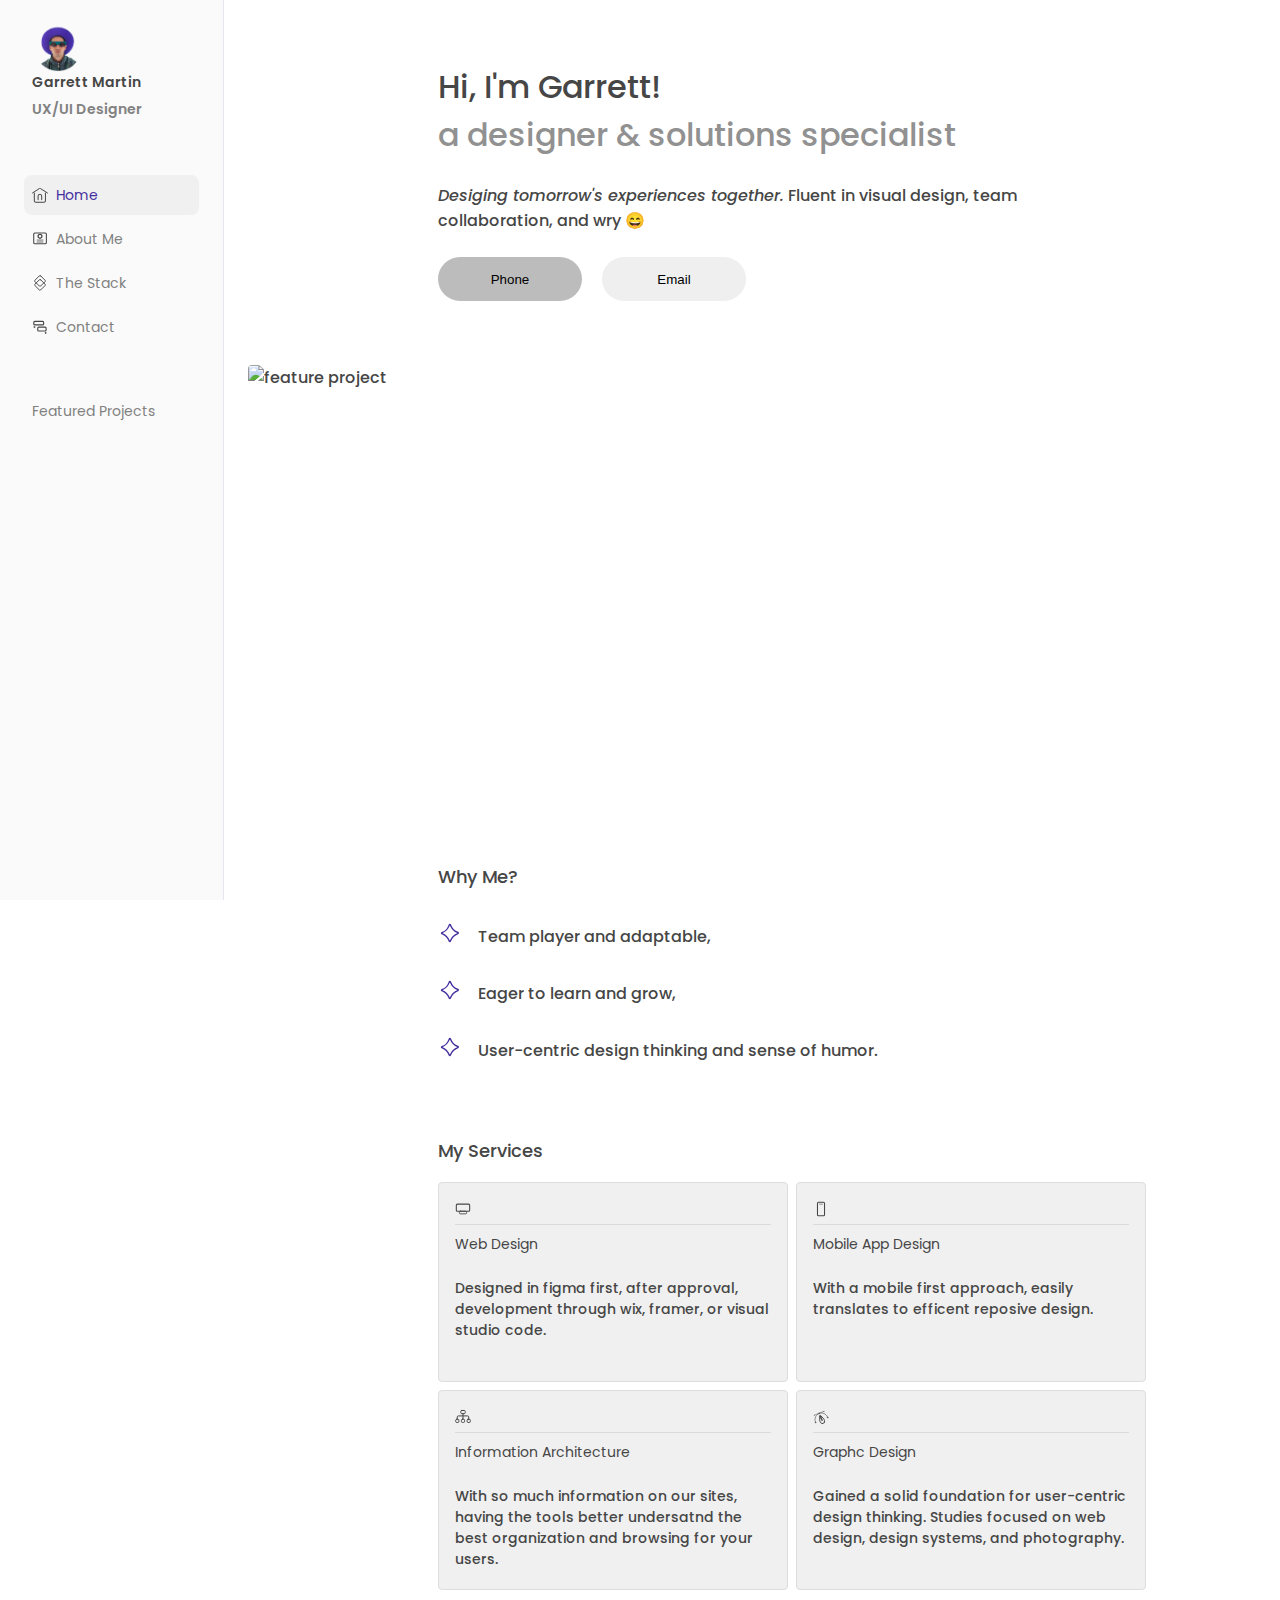
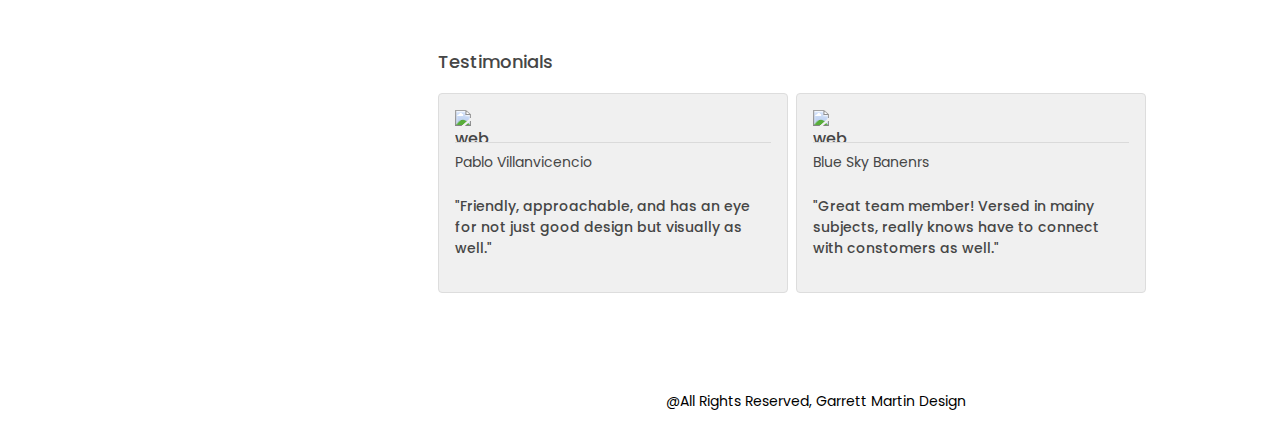
==== index.html @ 81352682 "Attempted a feature section. has not gone well." ====
<!DOCTYPE html>
<html lang="en">
<head>
<meta name="author" content="Garrett Martin">    
<meta charset="UTF-8">
<meta name="viewport" content="width=device-width, initial-scale=1">
<link rel="stylesheet" href="css/stylesheet.css">
<link rel="preconnect" href="https://fonts.googleapis.com">
<link rel="preconnect" href="https://fonts.gstatic.com" crossorigin>
<link rel="icon" href="img/logo/gmLogoPurple_circle@2x.png" type="image/x-icon"> 
<link href="https://fonts.googleapis.com/css2?family=Montserrat:ital,wght@0,100..900;1,100..900&family=Poppins:ital,wght@0,100;0,200;0,300;0,400;0,500;0,600;0,700;0,800;0,900;1,100;1,200;1,300;1,400;1,500;1,600;1,700;1,800;1,900&display=swap" rel="stylesheet">

<title>Garrett Martin Design | Home</title>
<style>
    
</style>
</head>
<body>
<!--Side Navigation------------------------------------------------------------------->
<div class="flex-container">
    <nav class="sidenav" id="sideNavHome">
        <button id="menuToggle" class="menu-button">Menu</button>

        <div class="logoImg">
            <div class="logo">
                <a href="index.html"><img src="img/headshot/simiportrait.png" alt="GMD Logo" width="52px" max-width="80px"></a>
            </div>
            <div class="navTitle">
                <h3>Garrett Martin</h3>
                <h4>UX/UI Designer</h4>
            </div>
        </div>
        <div class="navLinks">
            <div class="topLinks">
                <a><div id="currentPage"><span><img src="img/icons/SVG/homeIcon.svg"  width="16px" alt="home icon" class="icon"></span><h4>Home</h4></div></a>
                <a href="about.html"><div><span><img src="img/icons/SVG/aboutIcon.svg" width="16px" alt="about icon" class="icon"></span><h4>About Me</h4></div></a>
                <a href="stack.html"><div><span><img src="img/icons/SVG/stackIcon.svg" width="16px" alt="stack icon" class="icon"></span><h4>The Stack</h4></div></a>
                <a href="contact.html"><div><span><img src="img/icons/SVG/contactIcon.svg" width="16px" alt="contact icon" class="icon"></span><h4>Contact</h4></div></a>
            </div>
        
            <div class="featuredMenu">   
                <button class="navAccordion"><h4>Featured Projects</h4></button>
                <div class="navPanel">
                <ul class="navPanel-contents">
                    <li><a href="/sierrasrace.html">Sierra's Race</a></li> 
                    <li><a href="/usda.html">USDA</a></li>
                    <li><a href="/theSoundRoom.html">The Sound Room</a></li>
                </ul>
                </div>    
            </div>
            
        </div>
        <!-------------Social Media------------------Hidden------------
        <div class="socialMedia">
            <a href="x"><img src="/img/logo/logos/after effects logo.png" alt="image"></a>
            <a href="x"><img src="/img/logo/logos/after effects logo.png" alt="image"></a>
            <a href="x"><img src="/img/logo/logos/after effects logo.png" alt="image"></a>
        </div>
        ------->
        
    </nav>    
<!--Page Content----------------------------------------------------------------->
    <main class="homeBackground">
        <section class="header">
            <div class="titleHome">
                <h1>Hi, I'm Garrett! <br>
                    <em class="subHeaderColor"> a designer & <span class="titleChange">solutions specialist</span></em>
                </h1>
            </div>
             
            <div class="headerDescription">
                <p><em>Desiging tomorrow's experiences together.</em> Fluent in visual design, team collaboration, and wry 😄</p>
            </div>     
            <div class="headerButtons">
                <div class="callButton">
                    <a href="tel:+13039092779"><button>
                        <p>Phone</p>
                    </button></a>
                </div>
                <div class="emailButton" >
                    <a href="mailto:garrettmartindesign@gmail.com"><button>
                        <p>Email</p>
                    </button></a>
                </div>
            </div>    
        </section>
        <div class="featureProject">
            <img src="img/caseStudies/usdaRedesign/graphic design:design system/imgs/phoneMockup_USDA.jpg" alt="feature project" >
        </div>
        <section class="whyMe">
            <div id="whyMe">
                <div>
                    <h3>Why Me?</h3>
                </div>
                <div class="whyMeIcons">
                    <div><span><img src="img/icons/SVG/starBurstIcon.svg" width="24px" alt="star burst icon"></span><p>Team player and adaptable,</p></div>
                    <div><span><img src="img/icons/SVG/starBurstIcon.svg" width="24px" alt="star burst icon"></span><p>Eager to learn and grow,</p></div>
                    <div><span><img src="img/icons/SVG/starBurstIcon.svg" width="24px" alt="star burst icon"></span><p>User-centric design thinking and sense of humor. </p></div>
                </div>
            </div>
        </section>
        <section class="services-container">
            <div>
                <h3>My Services</h3>
            </div>
            <div class="services">
                <div class="tile">
                    <div class="tileHeader">
                        <span><img src="img/icons/SVG/desktopIcon.svg" width="24px" alt="desktop icon" class="icon"></span>
                    </div>

                    <div class="tileSubheader">
                        <h4> Web Design </h4>
                    </div>
                    <div class="tile-info">
                        <p>Designed in figma first, after approval, development through wix, framer, or visual studio code.  </p>
                    </div>

                </div>     
                <div class="tile">

                    <div class="tileHeader">
                        <span><img src="img/icons/SVG/mobileIcon.svg" width="24px" alt="mobile icon" class="icon"></span>
                    </div>

                    <div class="tileSubheader">
                        <h4> Mobile App Design </h4>
                    </div>
                    <div class="tile-info">
                        <p>With a mobile first approach, easily translates to efficent reposive design.  </p>
                    </div>

                </div>
                <div class="tile">

                    <div class="tileHeader">
                        <span><img src="img/icons/SVG/iaIcon.svg" width="50px" alt="information architecture icon" class="icon"></span>
                    </div>

                    <div class="tileSubheader">
                        <h4> Information Architecture </h4>
                    </div>
                    <div class="tile-info">
                        <p>With so much information on our sites, having the tools better undersatnd the best organization and browsing for your users. </p>
                    </div>

                </div>
                <div class="tile">

                    <div class="tileHeader">
                        <span><img src="img/SVG/SVG/graphicdesignIcon.svg" width="24px" alt="graphic design logo" class="icon"></span>
                    </div>

                    <div class="tileSubheader">
                        <h4> Graphc Design </h4>
                    </div>
                    <div class="tile-info">
                        <p>Gained a solid foundation for user-centric design thinking. Studies focused on web design, design systems, and photography.  </p>
                    </div>

                </div>      
            </div>
        </section>
        <!--
            <div class="myWork">
                <div class="myWork-img">
                    <img src="img/caseStudies/usdaRedesign/graphic design:design system/mockups/view-computer-monitor-display-with-desk.jpg" alt="usda mockup">
                </div>
                <div id="myWork-overlay">
                    <div class="myWork-header">
                        <h3>USDA</h3>
                    </div>
                    <div class="myWork-info">
                        <p>This will be a small description of the project being displayed. </p>
                    </div>
                </div>    
            </div>  
            -->
   
        <section class="tesimonial-container">
            <section class="testimonial-container">
                <div>
                    <h3>Testimonials</h3>
                </div>
                <div class="services">
                    <div class="tile">
    
                        <div class="tileHeader">
                            <img src="x" alt="web design icon" width="34px" height="32px" padding="4px">
                        </div>
    
                        <div class="tileSubheader">
                            <h4> Pablo Villanvicencio </h4>
                        </div>
                        <div class="tile-info">
                            <p>"Friendly, approachable, and has an eye for not just good design but visually as well."  </p>
                        </div>
    
                    </div>     
                    <div class="tile">
    
                        <div class="tileHeader">
                            <img src="x" alt="web design icon" width="34px" height="32px" padding="4px">
                        </div>
    
                        <div class="tileSubheader">
                            <h4> Blue Sky Banenrs </h4>
                        </div>
                        <div class="tile-info">
                            <p>"Great team member! Versed in mainy subjects, really knows have to connect with constomers as well." </p>
                        </div>
    
                    </div>
                </div>
            </section>               
        </section>
         
    </main>

</div>
<footer>
    <div class="footInfo">
        <div><p>@All Rights Reserved, Garrett Martin Design</p></div>
    </div>
</footer>
<!--Script------------------------------------------------------------------------------------>    

<script src="https://code.jquery.com/jquery-3.7.0.min.js"></script>
<script src="js/script.js"></script>

</body>
</html>
---- css/stylesheet.css ----
/*----------------------------------------Main Fonts & Color----------------------------------------------
  Color & Type
    h1= Major
    h2= Poppins Bold
    p1= Poppins reg

    dark purple = #452f9f
    sky blue = #4bbbf2
    just peach = #d9582e
    designer yellow = #f2cf33

    linear-gradient(to top, #452f9f, #d9582e, #f2cf33)

.poppins-thin {
    font-family: "Poppins", sans-serif;
    font-weight: 100;
    font-style: normal;
  }
  
  .poppins-extralight {
    font-family: "Poppins", sans-serif;
    font-weight: 200;
    font-style: normal;
  }
  
  .poppins-light {
    font-family: "Poppins", sans-serif;
    font-weight: 300;
    font-style: normal;
  }
  
  .poppins-regular {
    font-family: "Poppins", sans-serif;
    font-weight: 400;
    font-style: normal;
  }
  
  .poppins-medium {
    font-family: "Poppins", sans-serif;
    font-weight: 500;
    font-style: normal;
  }
  
  .poppins-semibold {
    font-family: "Poppins", sans-serif;
    font-weight: 600;
    font-style: normal;
  }
  
  .poppins-bold {
    font-family: "Poppins", sans-serif;
    font-weight: 700;
    font-style: normal;
  }
  
  .poppins-extrabold {
    font-family: "Poppins", sans-serif;
    font-weight: 800;
    font-style: normal;
  }
  
  .poppins-black {
    font-family: "Poppins", sans-serif;
    font-weight: 900;
    font-style: normal;
  }
  
  .poppins-thin-italic {
    font-family: "Poppins", sans-serif;
    font-weight: 100;
    font-style: italic;
  }
  
  .poppins-extralight-italic {
    font-family: "Poppins", sans-serif;
    font-weight: 200;
    font-style: italic;
  }
  
  .poppins-light-italic {
    font-family: "Poppins", sans-serif;
    font-weight: 300;
    font-style: italic;
  }
  
  .poppins-regular-italic {
    font-family: "Poppins", sans-serif;
    font-weight: 400;
    font-style: italic;
  }
  
  .poppins-medium-italic {
    font-family: "Poppins", sans-serif;
    font-weight: 500;
    font-style: italic;
  }
  
  .poppins-semibold-italic {
    font-family: "Poppins", sans-serif;
    font-weight: 600;
    font-style: italic;
  }
  
  .poppins-bold-italic {
    font-family: "Poppins", sans-serif;
    font-weight: 700;
    font-style: italic;
  }
  
  .poppins-extrabold-italic {
    font-family: "Poppins", sans-serif;
    font-weight: 800;
    font-style: italic;
  }
  
  .poppins-black-italic {
    font-family: "Poppins", sans-serif;
    font-weight: 900;
    font-style: italic;
  }
*/

/*----------------------------------------USDA Fonts & Color--------------
.abril-fatface-regular {
  font-family: "Abril Fatface", serif;
  font-weight: 400;
  font-style: normal;
}

.khula-light {
  font-family: "Khula", sans-serif;
  font-weight: 300;
  font-style: normal;
}

.khula-regular {
  font-family: "Khula", sans-serif;
  font-weight: 400;
  font-style: normal;
}

.khula-semibold {
  font-family: "Khula", sans-serif;
  font-weight: 600;
  font-style: normal;
}

.khula-bold {
  font-family: "Khula", sans-serif;
  font-weight: 700;
  font-style: normal;
}

.khula-extrabold {
  font-family: "Khula", sans-serif;
  font-weight: 800;
  font-style: normal;
}


------------------*/
* {
  box-sizing: border-box;
}


/*----------------------------------------Body----------------------------------------------*/ 
.flex-container {
  display: flex;
  font-family: "Poppins", sans-serif;
  font-weight: 500;
  font-style: normal;
  color: #464646;
  font-size: 1em;
  text-align: left;
}

.icon {
  width: 16px;
  height: auto;
}

.menu-button {
  display: none; 
  background-color: #452f9f; 
  color: white;
  padding: 10px 15px;
  border: none;
  border-radius: 4px;
  cursor: pointer;
  position: fixed; 
  top: 20px; 
  right: 20px;
  z-index: 2; 
}

a {
  text-decoration: none;
}


body {
  font-family: "Poppins";
  padding: 0;
  margin: 0;
}

.titleChange {
    display: inline-block; 
}

h2 {
  font-family: "Poppins", sans-serif;
  font-weight: 700;
  font-style: normal;
  color: white;
  font-size: 2em;
  text-align: left;

}

h3 {
  font-family: "Poppins", sans-serif;
  font-weight: 500;
  font-style: normal;
  color: #464646;
  font-size: 18px;
  text-align: left;
}


h4 {
  font-family: "Poppins", sans-serif;
  font-weight: 400;
  font-style: normal;
  color: #464646;
  font-size: 14px;
  text-align: left;
}


.logoImg {
  width: 100%;
  margin-left: 32px;
  margin-top: 24px;
}

.topLinks, .logoImg {
  padding-bottom: 20px;
  
}

.topLinks span {
  margin-right: 8px;
}


.featuredMenu {
  padding-top: 20px;
}

.logo {
  max-width: 68px;
  height: 40px;
  }

.portrait img{
  width: 80px;
}

.navTitle {
  line-height: 8px;
}
.navTitle h3 {
  font-family: "Poppins", sans-serif;
  font-weight: 600;
  font-style: normal;
  color: #464646;
  font-size: 14px;
  text-align: left;
}
.navTitle h4 {
  font-family: "Poppins", sans-serif;
  font-weight: 600;
  font-style: normal;
  color: #464646;
  font-size: 14px;
  text-align: left;
}

.whyMeIcons div {
  display: flex;
  align-items: center;
  gap: 16px;
}


/*--The Stack----------------------------------------------------------*/
#skills-container {
  margin-bottom: 20px;
}

.grid-container  {
  width: 628px;
  height: auto;
  display: grid;
  grid-template-columns: 40% 40%;
  grid-template-rows: 1fr;
  grid-auto-rows: auto;
  margin: 0px auto;
  justify-content: space-between;
  
}

.stack-grid-1 {
  width: 628px;
  height: auto;
  display: grid;
  grid-template-columns: 40% 40%;
  grid-template-rows: 1fr;
  grid-auto-rows: auto;
  margin: 0px auto;
  justify-content: space-between;
  
}

.stack-grid-2 {
  width: 628px;
  height: auto;
  display: grid;
  grid-template-columns: 40% 40%;
  grid-template-rows: 1fr;
  grid-auto-rows: auto;
  margin: 0px auto;
  justify-content: space-between;
  
}

.stack-grid-3 {
  width: 628px;
  height: auto;
  display: grid;
  grid-template-columns: 40% 40%;
  grid-template-rows: 1fr;
  grid-auto-rows: auto;
  margin: 0px auto;
  justify-content: space-between;
  
}


.skillTile, .stackTile {
  display: flex;
  flex-direction: column;
  
}

.grid-container, .stack-grid div {
text-align: left;
}

#skillsHeader, .stackHeader {
  
  width: 628px;
  margin: 0px auto;
  margin-bottom: 40px;

}

.stackHeader h2 {
  color: #464646;
  font-size: 24px;
}

.micorMe {
  width: 628px;
  margin: 0px auto;
  display: flex;
  flex-direction: row;
  gap: 40px;
}

.aboutme {
  width: 628px;
  margin: 20px auto ;

}

.values {
  width: 628px;
  margin: 0px auto;
}

.valueRow h2 {
  color: #464646;
}

#methodologies {
  margin-bottom: 40px;
}

.methos {
  width: 100%;
  background-image: linear-gradient(to bottom, #462f9f, #d9592e);
  padding: 60px 0px 48px 0px;
  border-radius: 16px;
}

.methosRow {
  margin-bottom: 80px;
}

.methosDiv {
  width: 628px;
  margin: 0px auto;
  color: white;
}

.methosHeader {
  margin-top: -8px;
  display: flex;
  align-items: center;
  gap: 16px;
}

.methosHeader img {
  padding-top: 6px;
}

.methosInfo {
  margin-top: -16px;
}

.methosRow h2 {
  color: white;
  font-size: 1em;
  
}

.methosRow h3 {
  color: white;
  font-size: 1.2em;
}

#skillsHeader h3 {
  color: white;
}


.toolItem {
  margin-bottom: 80px;
  padding: 16px 24px 16px 0px;
}

.toolItems img{
  width: 100%;
  
}


.toolHeader {
  margin-top: 24px;
  margin-bottom: -16px;
}

.titleHeader {
  height: 150px;
  width: 100%;
  background-color: white;
  overflow-x: hidden; 
}



.titleHeader h2 {
  color: #452f9f;
}
/*About me -----------------------------*/

.values {
  width: 100%;
  padding: 60px 0px 48px 0px;
  margin: -80px auto 0px auto;
}

#values {
  width: 628px;
  margin: auto;
 
}

.valueHeader {
  display: flex;
  align-items: center;
  gap: 16px;
}

.valueHeader img {
  padding-top: 6px;
}


.valueHeader h3 {
  font-size: 1.5em;
}

.valueInfo {
  margin-top: -8px;
  margin-bottom: 60px;
}

/*Contact---------------------------------------*/

.contactForm {
  width: 628px;
  height: 460px;
  margin: 0px auto;
  border-radius: 8px;
  display: flex;
  flex-direction: column;
  grid-template-columns: 1fr;

}

.formTop {
  width: 100%;
  display: flex;
  align-items: center;
  gap: 16px;
  margin-bottom: 24px;
}

#name, #email {
  width: 100%;
}

#message {
  height: 100px;
}

label { 
  display: block; margin-bottom: 5px; }

input[type="text"], input[type="email"], textarea {
  width: 100%;
  padding: 10px;
  margin-bottom: 15px;
  border: .5px solid #4646464d;
  box-sizing: border-box;
  border-radius: 8px;
  }

input[type="submit"] {
  width: 25%;
  background-color: none;
  color: #464646;
  padding: 12px 20px;
  border: .5px solid #464646;
  border-radius: 8px;
  cursor: pointer;
  }

input[type="submit"]:hover {
  background-color: #462f9f;
  color: white;
  padding: 12px 20px;
  border: none;
  cursor: pointer;
  }

/*Photo gallery ----------------*/

.gallery {
  display: grid;
  grid-template-columns: repeat(auto-fit, minmax(250px, 1fr));
  grid-gap: 20px;
  padding: 20px;
}

.gallery img {
  width: 100%;
  object-fit: cover; 
  border-radius: 5px;
  box-shadow: 0 2px 5px rgba(0, 0, 0, 0.1);
}

#aboutConclusion {
  width: 100%;
  display: grid;
  grid-template-columns: 1fr 1fr;
  grid-template-rows: 1fr;
  margin: 0px auto;
  position: relative;
  
}

#aboutConclusion div {
  width: 100%;
  height: 300px;
  background-position: center;
}

.photoGallery img {
  height: 100%;
  width: 100%;
  border-radius: 0px 8px 8px 0px;
}

#contactOverlay {
  background-color: #462f9f;
  padding: 24px;
  border-radius: 8px 0px 0px 8px;
}

#aboutConclusion h4 {
  color: white;
  font-size: 2.5em;
  
}

#aboutConclusion p {
  margin-top: -40px;
  color: white;
}

.continue {
  position: absolute;
  bottom: 0;
  left: 24px;
  text-decoration: underline;

}
/*----------------------------------------Side Bar----------------------------------------------*/

#currentPage {
  background-color: #f0f0f0;

}

#currentPage h4 {
  color: #452f9f;
}
.navAccordion {
  background-color: transparent;
  cursor: pointer;
  width: 100%;
  text-align: left;
  border: none;
  outline: none;
  transition: 0.4s;
  border-radius: 8px;
  height: 40px;
  padding: 8px;
  display: flex;
  align-items: center;
  }

.topLinks div {
  border-radius: 8px;
  height: 40px;
  padding: 8px;
  display: flex;
  margin: 4px 0px;
  align-items: center;
  }  

  .topLinks img {
    padding-top: 6px;
  }

.topLinks div:hover {
  background-color: #f0f0f0;
  }

.navLinks {
  margin: 24px;
  }



.active, .navAccordion:hover {
  color: #452f9f;
  background-color: #f0f0f0;  
  }
    
    
.navPanel {
  width: 100%;
  display: none;
  overflow: hidden;
  transition: max-height 0.2s ease-out;
  box-shadow: 10px 10px insert;
  border-bottom: 0.3px solid rgba(70, 47, 159, 0.119);
  background-color: #ebebeb;
  }

.navPanel-contents li:hover {
  color: #452f9f;
  background-color: #f0f0f0;  
  }  

.navAccordion:after {
  content: none;
  }
    
.active, .navAccordion:hover {
  color: #452f9f;
  }
    
.navPanel li {
  text-decoration: none;
  list-style: none;
  font-size: 14px;
  border-radius: 8px;
  height: 40px;
  padding: 8px;
  display: flex;
  align-items: center;
  margin-left: -36px;  
  }
    
.navPanel {
  background-color: #fafafa;
  border-bottom: 0.3px solid rgba(70, 47, 159, 0.119);
  box-shadow: #464646; 
  width: 100%;
  }
    
.navPanel a {
  color: #464646;
   
  }

.navPanel-contents a:hover {
  color: #452f9f;
  }


nav {
  background-color: #fafafa;
  height: 100%;
  width: 224px;
  overflow-x: hidden;
  position: fixed;
  top: 0;
  left: 0;
  z-index: 1;
  border-right: solid 1px rgb(69, 47, 159, 0.1);
  
  }



.sidenav h4{
  color: #818181;
  text-align: left;
  }

.topLinks h4:hover{
  color: #452f9f;
  }



.socialMedia {
  width: 628px;
  margin: 40px auto;
  display: flex;
  gap: 80px;
  }

.socialMedia img {
  width: 32px;
  }

.sidenav a:hover {
  color: #452f9f;
}


/*---------Homepage -------------------------------------------------------*/

main {
  flex-grow: 1; 
  height: 100%;
  margin-left: 224px;
  display: flex;
  flex-direction: column; 
  justify-content: center; 
  padding: 24px;
  background-color: white;
}

.header {
  margin: auto;
  margin-top: 18px;
}

.header div {
  margin-bottom: 24px;
}

.header h1 {
  font-family: "Poppins", sans-serif;
  color: #464646;
  font-weight: 500;
  font-style: normal;
  font-size: 32px;
  
}

.subHeaderColor {
  color: #919191;
  font-style: normal;
}

.headerDescription {
  width: 628px;
}

.headerButtons div {
  display: inline;
  margin-right: 16px;
  
}

.hederButtons button {
  display: flex; 
  justify-content: center;
  align-items: center;
  
}

button {
  border-style: none;
  border-radius: 50px;
  width: 144px;
  height: 44px;
}

.callButton button {
  background-color: #bcbcbc;
}

button:hover {
  background-color: #452f9f;
  color: white;
}

.featureProject, .featurePortrait {
  margin-bottom: 80px;
}

.featureProject, .featurePortrait {
  margin-top: 40px;
}

.featureProject {
  width: 100%;
  height: 400px;
  overflow: hidden;
  position: relative;
  border-radius: 4px;
  
}

.featurePortrait {
  width: 100%;
  height: 200px;
  margin: 0 auto;
  height: auto;
}

.featurePortrait img {
  width: 100%;
  object-fit: cover;
}

.featureProject img {
  width: 100%;
  height: 100%;
  object-fit: cover;
  
}

.overLay {
  position: absolute;
  top: 0;
  left: 0;
  width: 100%;
  height: 100%;
  background-color: #46464686;
  
}

.overLay div {
  width: 628px;
  margin: 100px auto;
}

.overLay p {
  color: white;
}

.whyMe {
  width: 628px;
  margin: auto;
}

.services-container, .tesimonial-container {
  width: 628px;
  margin: 0px auto;
}

.services {
  width: 100%;
  display: grid;
  grid-template-columns: repeat(2, 1fr); 
  gap: 8px; 
}


.tile {
  background-color: #f0f0f0; 
  width: 350px;
  height: 200px;
  padding: 16px;
  text-align: left;
  border: 1px solid #ddd;
  border-radius: 4px;
}

.whyMe {
  margin-bottom: 40px;
}

.services-container {
  margin-bottom: 40px;
  position: relative;
  
}
.tesimonial-container {
  margin-bottom: 40px;
  position: relative;
}

.tile div {
  width: 100%;
  height: auto;
  display: flex;
  
  
}

.tileHeader {
  border-bottom: 0.5px #46464621 solid;
  border-width: 90%;
}

.tileSubheader {
  margin-top: -10px;
}

.tile-info {
  margin-top: -10px;
}

.tile-info p {
  font-size: 14px;
}

.myWork {
  width: 100%;
  height: 400px;
  position: relative;
}
.myWork img {
  width: 100%;
}

#myWork-overlay {
  width: 100%;
  height: 99%;
  background-color: #46464671;
  top: 0;
  left: 0;
  border-radius: 8px;
  color: white;
  padding: 40px;
}

/*Footer ------------------------------------*/

footer {
  width: 70%;
  height: 60px;
  float: right;
  margin-top: 20px;
  margin-left: 224px;
  margin-right: 16px;

}

.footInfo {
  width: 100%;
  display: flex;
  justify-content: center;
  padding: 0 24px;
}

.footInfo p {
  font-size: 14px;
}


/*----------------------------------------Media Queries----------------------------------------------*/

/*Tablet*/
@media (max-width: 1023px) {

  main, .headerDescription, .whyMe, .services-container, .tesimonial-container {
    width: 100%; 
    margin-left: 0; 
    margin-top: 40px; /* Apply margin-top to all these elements */
  }

  .icon {
    width: 16px; 
  }

  nav {
    background-color: #fafafa;
    height: 80px;
    width: 100%;
    overflow-x: hidden;
    position: fixed;
    top: 0;
    left: 0;
    z-index: 2;
    border-bottom: solid 1px rgba(69, 47, 159, 0.1);
  }

  .menu-button {
    display: inline;
    background-color: #452f9f; 
    color: white;
    padding: 10px 15px;
    border: none;
    border-radius: 4px;
    cursor: pointer;
    position: fixed; 
    top: 20px; 
    right: 20px;
    z-index: 1; 
  }

  .header {
    width: 100%;
  }

  .header h1 {
    font-size: 24px; 
  }

  .logoImg {
    width: 100%;
    height: 100%;
    margin-left: 16px;
    margin-top: 0;
    display: flex;
    flex-direction: row; 
    align-items: center;  
  }

  .topLinks, .logoImg{
    padding-bottom: 0; 
  }
  
  .topLinks span {
    margin-right: 8px;
  }
    
  .featuredMenu {
    padding-top: 20px;
  }
  
  .logo {
    display: inline-block;
    width: 30%;
    margin-right: 24px;
  }
  
  .portrait img{
    width: 80px;
  }
  
  .navTitle {
    line-height: 4px;
    width: 70%;
    display: inline-block; 
  }

  .navTitle h3, .navTitle h4 {
    font-family: "Poppins", sans-serif;
    font-weight: 600;
    font-style: normal;
    color: #464646;
    font-size: 14px;
    text-align: left;
  } 
  
  .navLinks {
    display: none;
  }

  .skillTile {
    display: flex;
    flex-direction: column;
  }
  
  .skillTile div {
    display: flex;
    text-align: left;
  }
  
  #skillsHeader {
    margin: 0px auto;
    margin-bottom: 40px; 
  }
}
/*Mobile*/
@media (max-width: 767px) { 
  #menuToggle {
    display: block;
  }

  main {
    margin-left: 0;
    margin-top: 40px;
  }

  nav {
    background-color: #fafafa;
    height: 80px;
    width: 100%;
    overflow-x: hidden;
    position: fixed;
    top: 0;
    left: 0;
    z-index: 2;
    border-bottom: solid 1px rgb(69, 47, 159, 0.1);
  }

  .menu-button {
    display: inline;
    background-color: #452f9f;
    color: white;
    padding: 10px 15px;
    border: none;
    border-radius: 4px;
    cursor: pointer;
    position: fixed; 
    top: 20px; 
    right: 20px;
    z-index: 1; 
  }

  #whyMe div {
    width: 100%;
  }

  .logoImg {
    width: 100%;
    height: 100%;
    margin-left: 16px;
    margin-top: 0;
    display: flex;
    flex-direction: row; 
    align-items: center;

    
  }
  .topLinks, .logoImg{
    padding-bottom: 0;
    
  }

  .topLinks span {
    margin-right: 8px;
  }


  .featuredMenu {
    padding-top: 20px;
  }

  .logo {
    display: inline-block;
    width: 30%;
    margin-right: 24px;
  }

  .portrait img{
    width: 80px;
  }

  .navTitle {
    line-height: 4px;
    width: 70%;
    display: inline-block;
    
  }
  .navTitle h3 {
    font-family: "Poppins", sans-serif;
    font-weight: 600;
    font-style: normal;
    color: #464646;
    font-size: 14px;
    text-align: left;
  }
  .navTitle h4 {
    font-family: "Poppins", sans-serif;
    font-weight: 600;
    font-style: normal;
    color: #464646;
    font-size: 14px;
    text-align: left;
  }

  .headerButtons {
    width: 100%;
    display: flex;
    justify-content: space-between;
  }
  
  .navLinks {
    display: none;
  }

  .headerDescription, .whyMe, .services-container, .tesimonial-container {
      width: 100%; 
  }
  
  .header h1 {
      font-size: 28px; 
  }
  main {
    width: 100%;
    margin-left: 0; 
    margin-top: 40px;
  }

  .icon {
    width: 16px;
  }

  nav {
    background-color: #fafafa;
    height: 80px;
    width: 100%;
    overflow-x: hidden;
    position: fixed;
    top: 0;
    left: 0;
    z-index: 2;
    border-bottom: solid 1px rgb(69, 47, 159, 0.1);
  }
  .menu-button {
    display: inline;
    background-color: #452f9f; 
    color: white;
    padding: 10px 15px;
    border: none;
    border-radius: 4px;
    cursor: pointer;
    position: fixed; 
    top: 20px; 
    right: 20px;
    z-index: 1; 
  }

  .header  {
    width: 100%;
  }

  .header h1 {
      font-size: 24px; 
  }

  .services {
      grid-template-columns: 1fr; 
  }

  .tile {
      width: 100%; 
  }

  .headerButtons {
    width: 100%;
  }

  .headerButtons button {
    justify-content: center;
    align-items: center;
  }

  button {
    border-style: none;
    border-radius: 50px;
    width: 144px;
    height: 44px;
  }

  .callButton button {
    background-color: #bcbcbc;
  }

  button:hover {
    background-color: #452f9f;
    color: white;
  }
  .grid-container {
    width: 80%;
    margin: 0px auto;
    display: grid;
    grid-template-rows: 1fr;
    grid-template-columns: 100%;

  }
  
  .stack-grid-1 {
    width: 100%;
    height: auto;
    display: grid;
    grid-template-columns: 40% 40%;
    grid-template-rows: 1fr;
    margin: 0px auto;
    justify-content: space-between;
    
  }
  
  .stack-grid-2 {
    width: 100%;
    height: auto;
    display: grid;
    grid-template-columns: 40% 40%;
    grid-template-rows: 1fr;
    grid-auto-rows: auto;
    margin: 0px auto;
    justify-content: space-between;
    
  }
  
  .stack-grid-3 {
    width: 100%;
    height: auto;
    display: grid;
    grid-template-columns: 40% 40%;
    grid-template-rows: 1fr;
    grid-auto-rows: auto;
    margin: 0px auto;
    justify-content: space-between;
    
  }

  .skillTile {
    display: flex;
    flex-direction: column;
    margin-left: -28px;
  }
  
  #skillsHeader {
    margin: 0px auto;
    margin-bottom: 40px;
  
  }
  #menuToggle {
    display: block;
  }

  #whyMe div {
    width: 100%;
  }

  .header h1 {
    font-size: 28px; 
  }

  .services {
    grid-template-columns: 1fr; 
  }

  .tile {
    width: 100%; 
  }

  .headerButtons {
    width: 100%;
    display: flex;
    justify-content: space-between;
  }

  button {
    border-style: none;
    border-radius: 50px;
    width: 144px;
    height: 44px;
  }

  .callButton button {
    background-color: #bcbcbc;
  }

  button:hover {
    background-color: #452f9f;
    color: white;
  }

  .grid-container {
    width: 80%;
    margin: 0px auto;
    display: grid;
    grid-template-rows: 1fr;
    grid-template-columns: 100%;
  }
  
  .stack-grid-1, .stack-grid-2, .stack-grid-3 {
    width: 100%;
    height: auto;
    display: grid;
    grid-template-columns: 40% 40%;
    grid-template-rows: 1fr;
    margin: 0px auto;
    justify-content: space-between;
  }

  .stack-grid-2, .stack-grid-3 {
    grid-auto-rows: auto; 
  }

  .skillTile {
    margin-left: -28px;
  } 
}
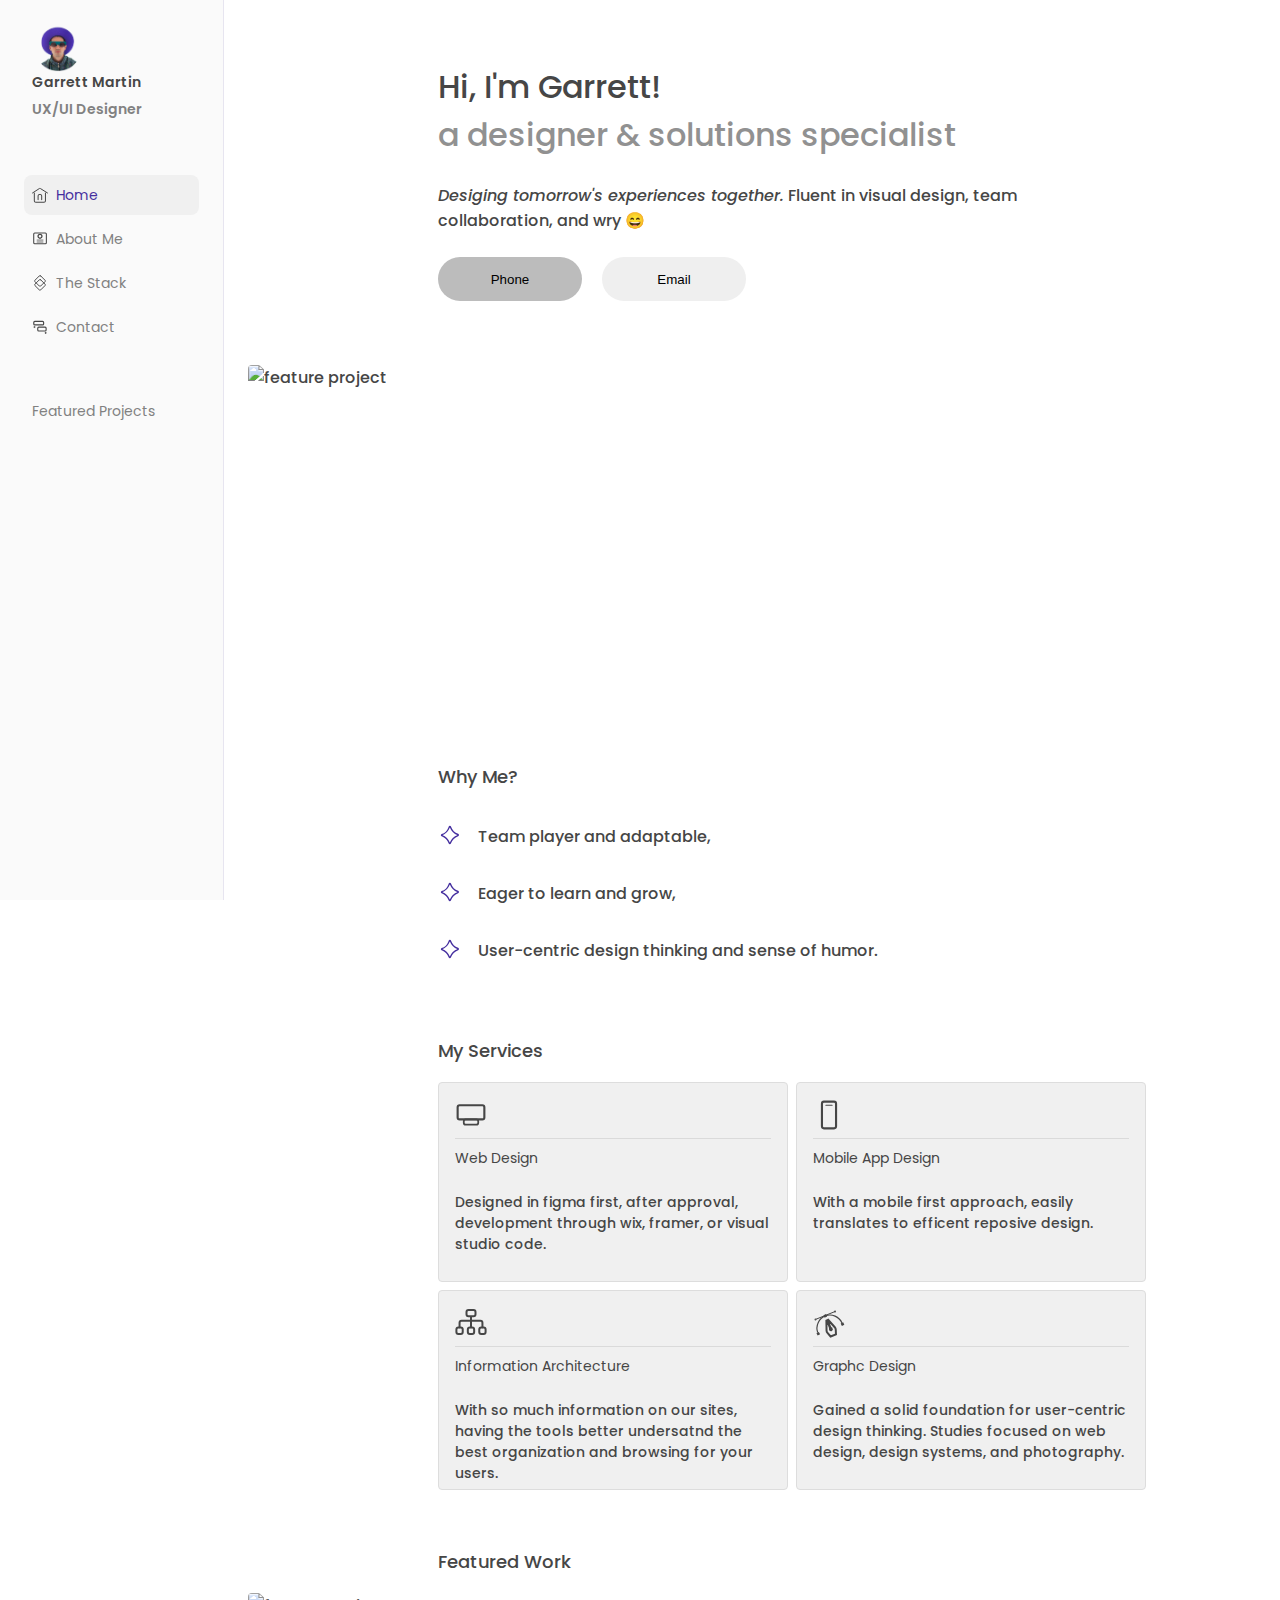
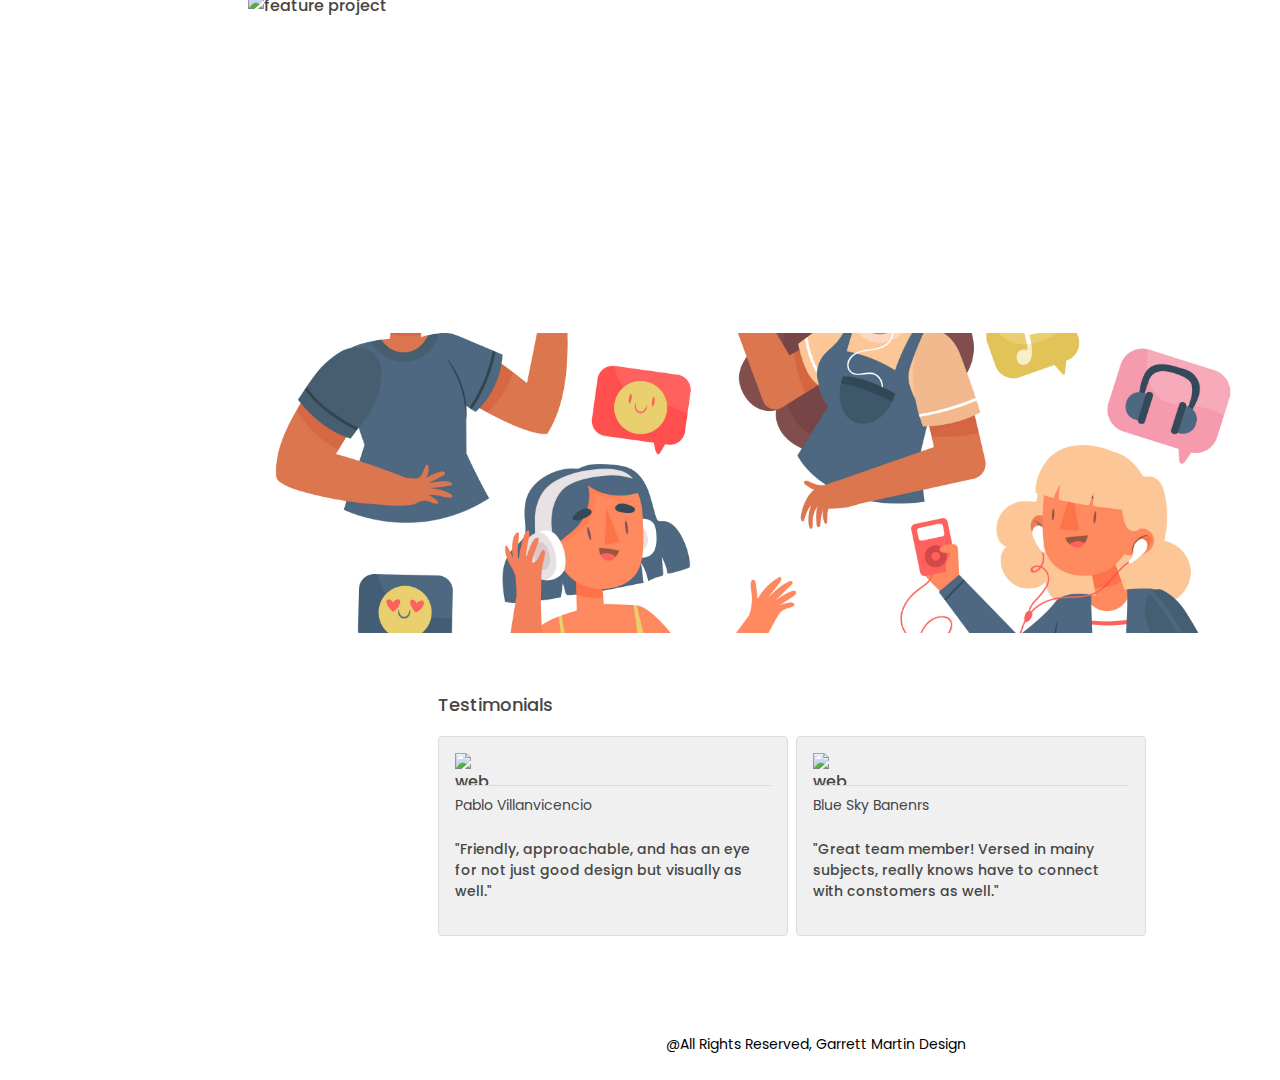
==== commit 76138289: "midnight oil" ====
--- a/index.html
+++ b/index.html
@@ -86,6 +86,8 @@
         </section>
         <div class="featureProject">
             <img src="img/caseStudies/usdaRedesign/graphic design:design system/imgs/phoneMockup_USDA.jpg" alt="feature project" >
+            <div class="featureType"><h2>USDA</h2><p>I've been waiting for an opportunity to redesing the user interface of a website. This case study dives into information architecture, adapting new design systems, and resposive design.</p></div>
+            
         </div>
         <section class="whyMe">
             <div id="whyMe">
@@ -106,7 +108,7 @@
             <div class="services">
                 <div class="tile">
                     <div class="tileHeader">
-                        <span><img src="img/icons/SVG/desktopIcon.svg" width="24px" alt="desktop icon" class="icon"></span>
+                        <span><img src="img/icons/SVG/desktopIcon.svg" width="24px" alt="desktop icon" class="icon serviceIcon"></span>
                     </div>
 
                     <div class="tileSubheader">
@@ -120,7 +122,7 @@
                 <div class="tile">
 
                     <div class="tileHeader">
-                        <span><img src="img/icons/SVG/mobileIcon.svg" width="24px" alt="mobile icon" class="icon"></span>
+                        <span><img src="img/icons/SVG/mobileIcon.svg" width="24px" alt="mobile icon" class="icon serviceIcon"></span>
                     </div>
 
                     <div class="tileSubheader">
@@ -134,7 +136,7 @@
                 <div class="tile">
 
                     <div class="tileHeader">
-                        <span><img src="img/icons/SVG/iaIcon.svg" width="50px" alt="information architecture icon" class="icon"></span>
+                        <span><img src="img/icons/SVG/iaIcon.svg" width="50px" alt="information architecture icon" class="icon serviceIcon"></span>
                     </div>
 
                     <div class="tileSubheader">
@@ -148,7 +150,7 @@
                 <div class="tile">
 
                     <div class="tileHeader">
-                        <span><img src="img/SVG/SVG/graphicdesignIcon.svg" width="24px" alt="graphic design logo" class="icon"></span>
+                        <span><img src="img/SVG/SVG/graphicdesignIcon.svg" width="24px" alt="graphic design logo" class=" icon serviceIcon"></span>
                     </div>
 
                     <div class="tileSubheader">
@@ -176,7 +178,21 @@
                 </div>    
             </div>  
             -->
-   
+        <section class="featureWork">     
+            <div class="featuredHeader">
+                <h3>Featured Work</h3>
+            </div>
+            <div class="featureProject sierrasrace">
+                <img src="img/caseStudies/sierrasRace/raceDayMockup.jpg" alt="feature project" >
+                <div class="featureType"><h2>Sierra's Race</h2><p>This incredible non-profit was in need of a more modern fun take to et user excited and make browsing a breeze. This case study explores the impact of visual heirachry and apprpriate design systems.</p></div>
+            </div>
+            <div class="featureProject soundroom">
+                <img src="img/caseStudies/theSoundRoom/Design Systems/thesoudnroom_imgs/2867717.jpg" alt="feature project" >
+                <div class="featureType"><h2>The Sound Room</h2><p>The next big social media app. Designed for artist and fans a like. Delivering a unique yet familar feeling of muscinal collaboration, networking, and inspiration push.<br>
+                Check out this case study's exciting progression to lo-fi wireframes. </p></div>
+            </div>
+        </section>           
+        
         <section class="tesimonial-container">
             <section class="testimonial-container">
                 <div>
--- a/css/stylesheet.css
+++ b/css/stylesheet.css
@@ -177,6 +177,11 @@
 
 .icon {
   width: 16px;
+  height: auto;
+}
+
+.serviceIcon {
+  width: 32px;
   height: auto;
 }
 
@@ -294,6 +299,10 @@
   gap: 16px;
 }
 
+.whyMeIcons img {
+  padding-top: 4px;
+}
+
 
 /*--The Stack----------------------------------------------------------*/
 #skills-container {
@@ -428,7 +437,8 @@
 }
 
 .methosInfo {
-  margin-top: -16px;
+  margin-top: -24px;
+  padding-left: 46px; /*Unsure*/
 }
 
 .methosRow h2 {
@@ -443,8 +453,12 @@
 }
 
 #skillsHeader h3 {
+  color: #464646;
+}
+#processHeader h3 {
   color: white;
 }
+
 
 
 .toolItem {
@@ -857,12 +871,48 @@
 
 .featureProject {
   width: 100%;
-  height: 400px;
+  height: 300px;
   overflow: hidden;
   position: relative;
   border-radius: 4px;
   
 }
+ .featureProject div {
+  width: 100%;
+  height: 100%;
+  color: #ffffff;
+  position: absolute;
+  opacity: 0;
+  top: 0;
+  left: 0;
+  background-color: rgba(255, 255, 255, 0.528);
+  padding-left: 50%;
+  padding-top: 2%;
+  padding-right: 5%;
+ }
+
+ .featuredHeader {
+  width: 628px;
+  margin: 0px auto;
+ }
+
+ .featureType h2 {
+  color: white;
+ }
+
+ .featureProject div:hover {
+  width: 100%;
+  height: 100%;
+  color: white;
+  position: absolute;
+  opacity: 1;
+  top: 0;
+  left: 0;
+  transition-duration: .3s;
+  background-color: #462f9fe1;
+ }
+
+
 
 .featurePortrait {
   width: 100%;
@@ -881,6 +931,11 @@
   height: 100%;
   object-fit: cover;
   
+}
+
+.sierrasrace, .soundroom {
+  margin-bottom: 40px;
+  margin-top: 0px;
 }
 
 .overLay {
@@ -988,6 +1043,8 @@
   color: white;
   padding: 40px;
 }
+
+
 
 /*Footer ------------------------------------*/
 
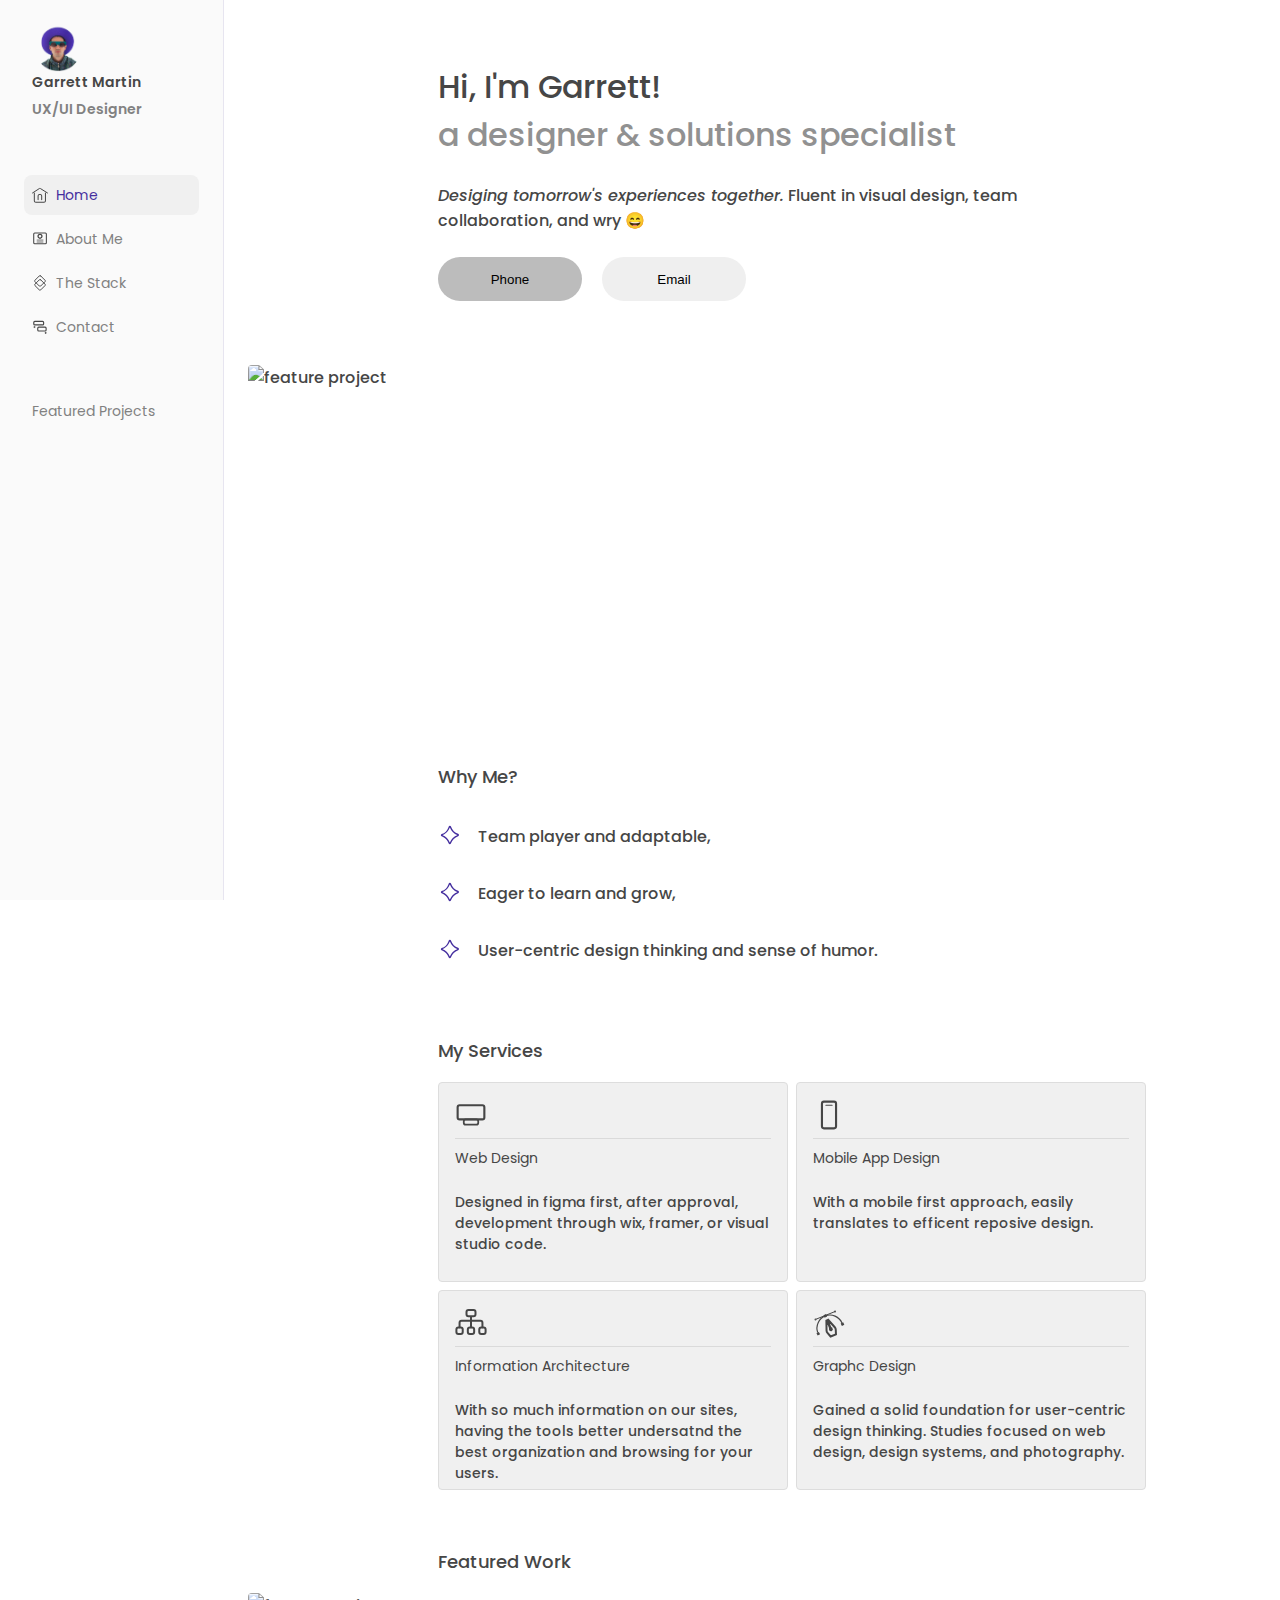
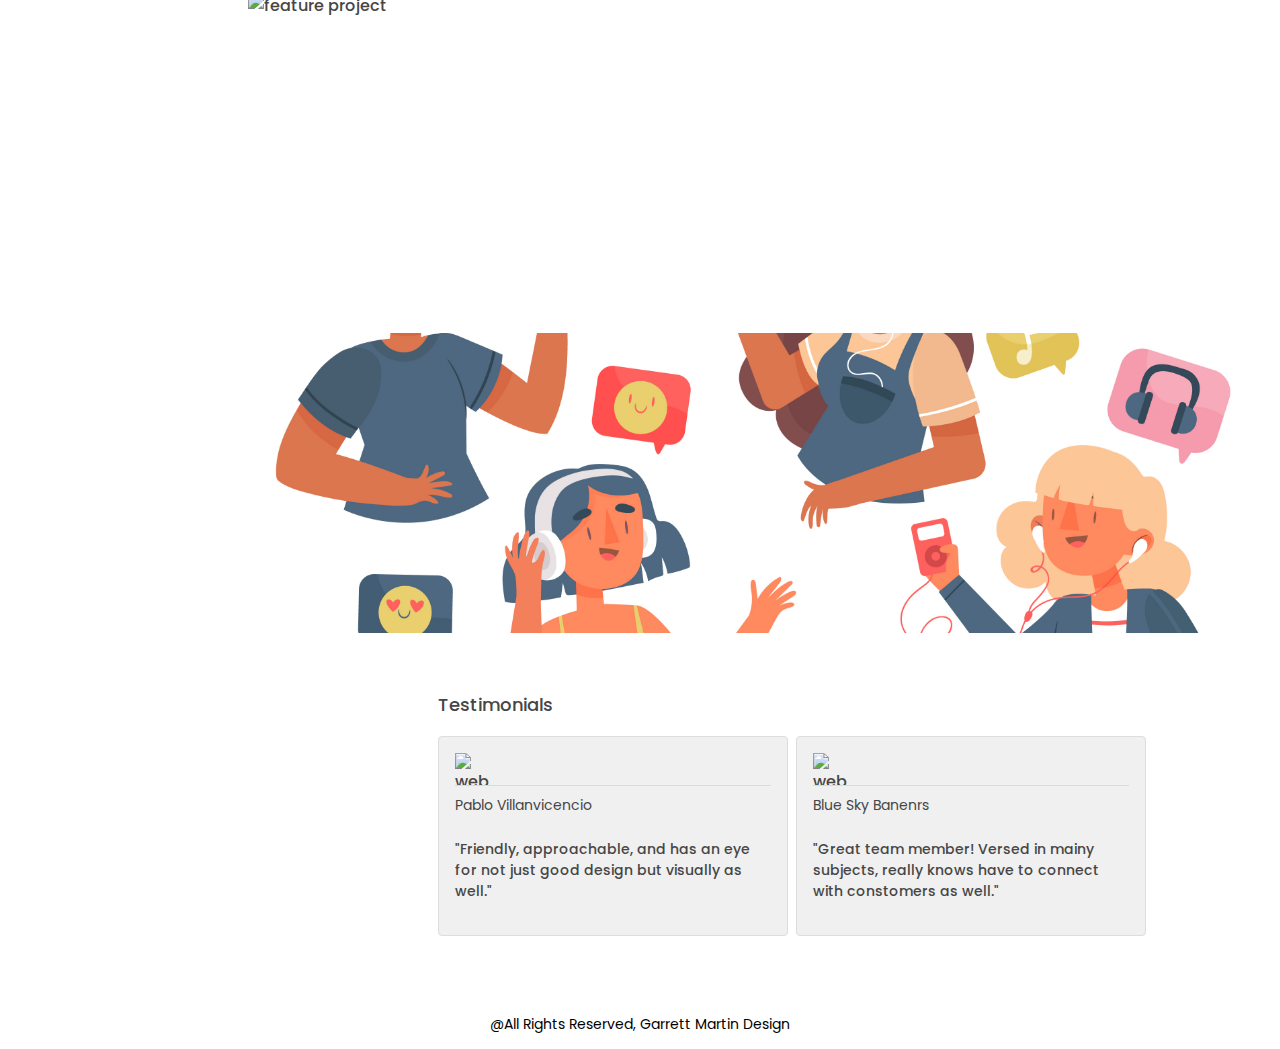
==== commit 0beff7ee: "More Oil: Case Study page has satrted" ====
--- a/index.html
+++ b/index.html
@@ -42,9 +42,9 @@
                 <button class="navAccordion"><h4>Featured Projects</h4></button>
                 <div class="navPanel">
                 <ul class="navPanel-contents">
-                    <li><a href="/sierrasrace.html">Sierra's Race</a></li> 
-                    <li><a href="/usda.html">USDA</a></li>
-                    <li><a href="/theSoundRoom.html">The Sound Room</a></li>
+                    <li><a href="">Sierra's Race</a></li> 
+                    <li><a href="usda.html">USDA</a></li>
+                    <li><a href="">The Sound Room</a></li>
                 </ul>
                 </div>    
             </div>
--- a/css/stylesheet.css
+++ b/css/stylesheet.css
@@ -1044,9 +1044,48 @@
   padding: 40px;
 }
 
-
-
-/*Footer ------------------------------------*/
+/*Case Studies-------------------------------------*/
+.breadcrumb-menu {
+  position: fixed; /* Fix the menu to the top */
+  top: 0px;
+  left: 300;
+  width: 80%;
+  background-color: white; /* Example background color */
+  border-bottom: .2px #4646462e solid;
+  padding: 12px 0px 0px 0px;
+  overflow-x: auto; 
+  z-index: 1;
+}
+
+.breadcrumb-menu ul {
+  justify-content: space-between;
+  list-style: none;
+  padding-right: 16px;
+  display: flex; 
+}
+
+.breadcrumb-menu li {
+  margin-right: 24px;
+  background-color: white;
+  padding: 6px 24px;
+  border-radius: 50px; 
+  border: 1px #46464651 solid;
+  font-size: .7em;
+}
+
+.breadcrumb-menu li:last-child {
+  margin-right: 0; 
+}
+
+.breadcrumb-menu a {
+  text-decoration: none;
+  color: #464646; 
+}
+
+.caseHeader {
+  margin-top: 80px;
+}
+----------------------*/
 
 footer {
   width: 70%;
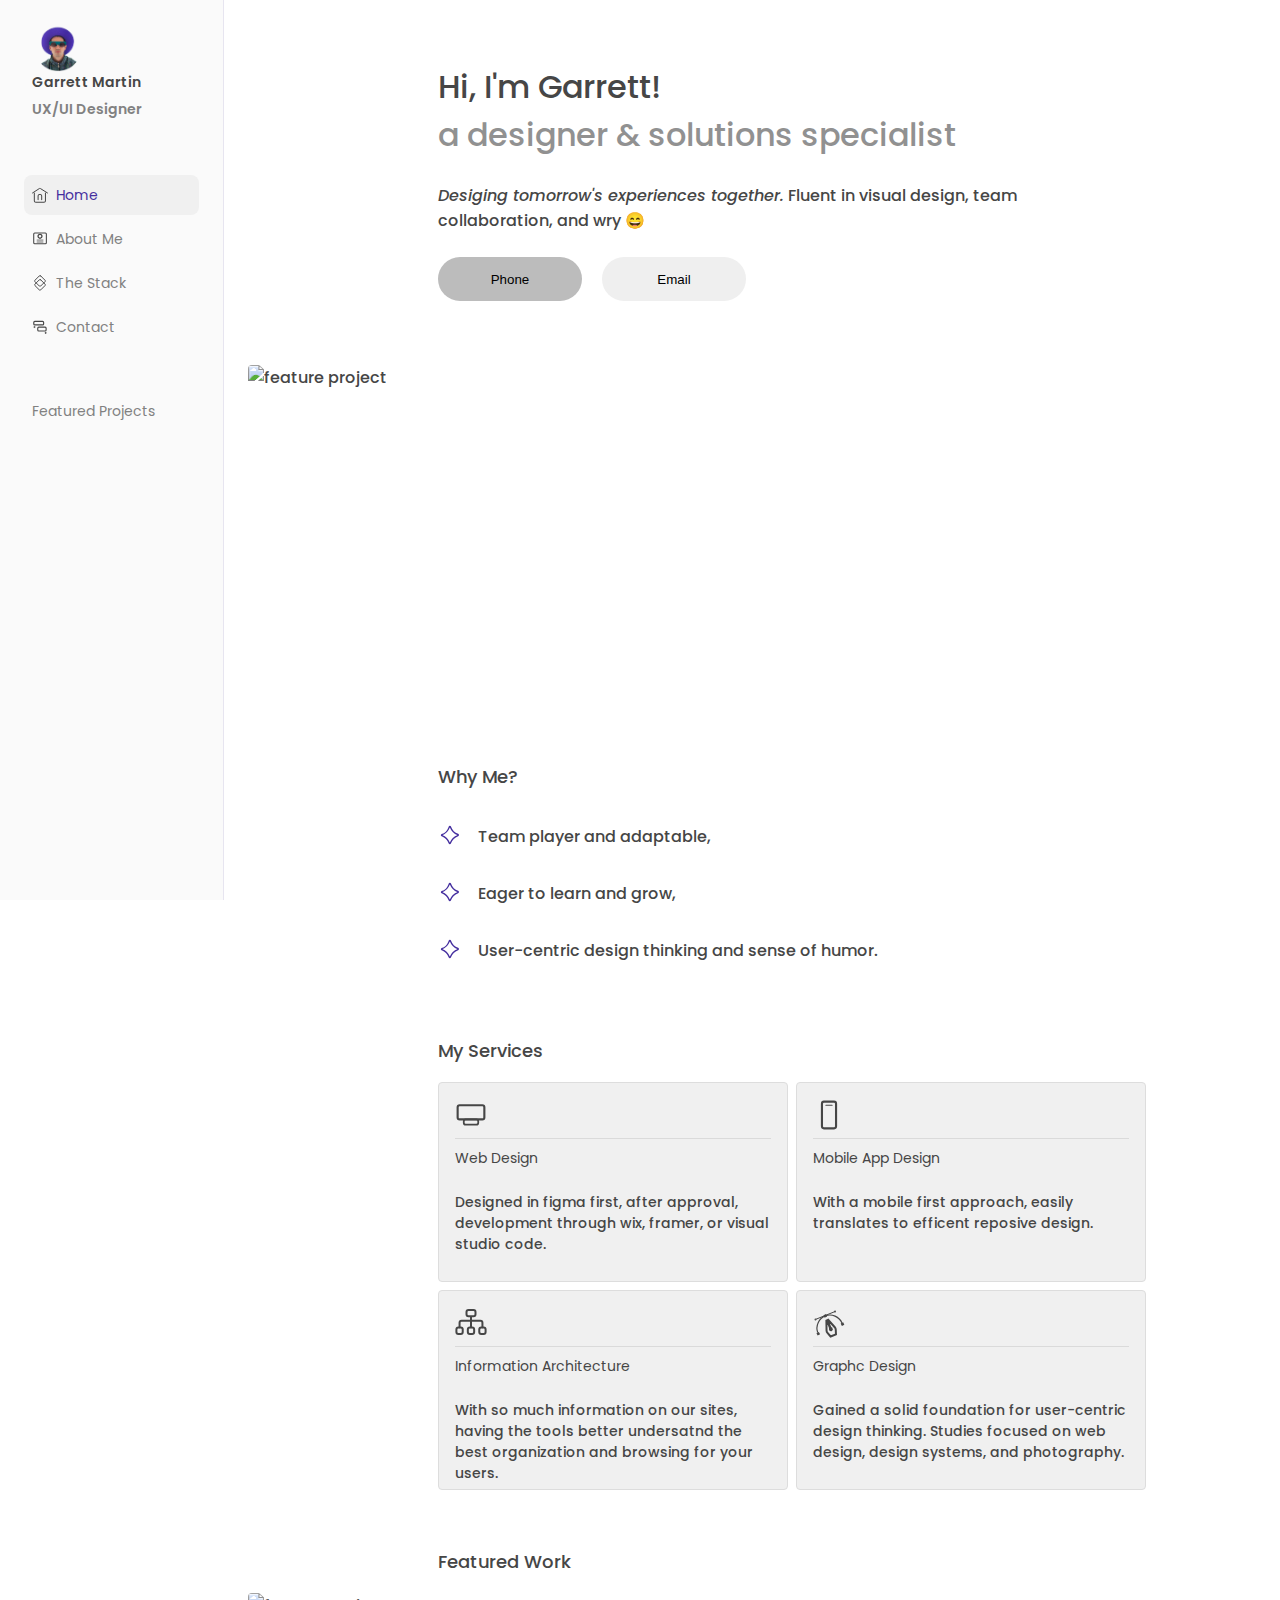
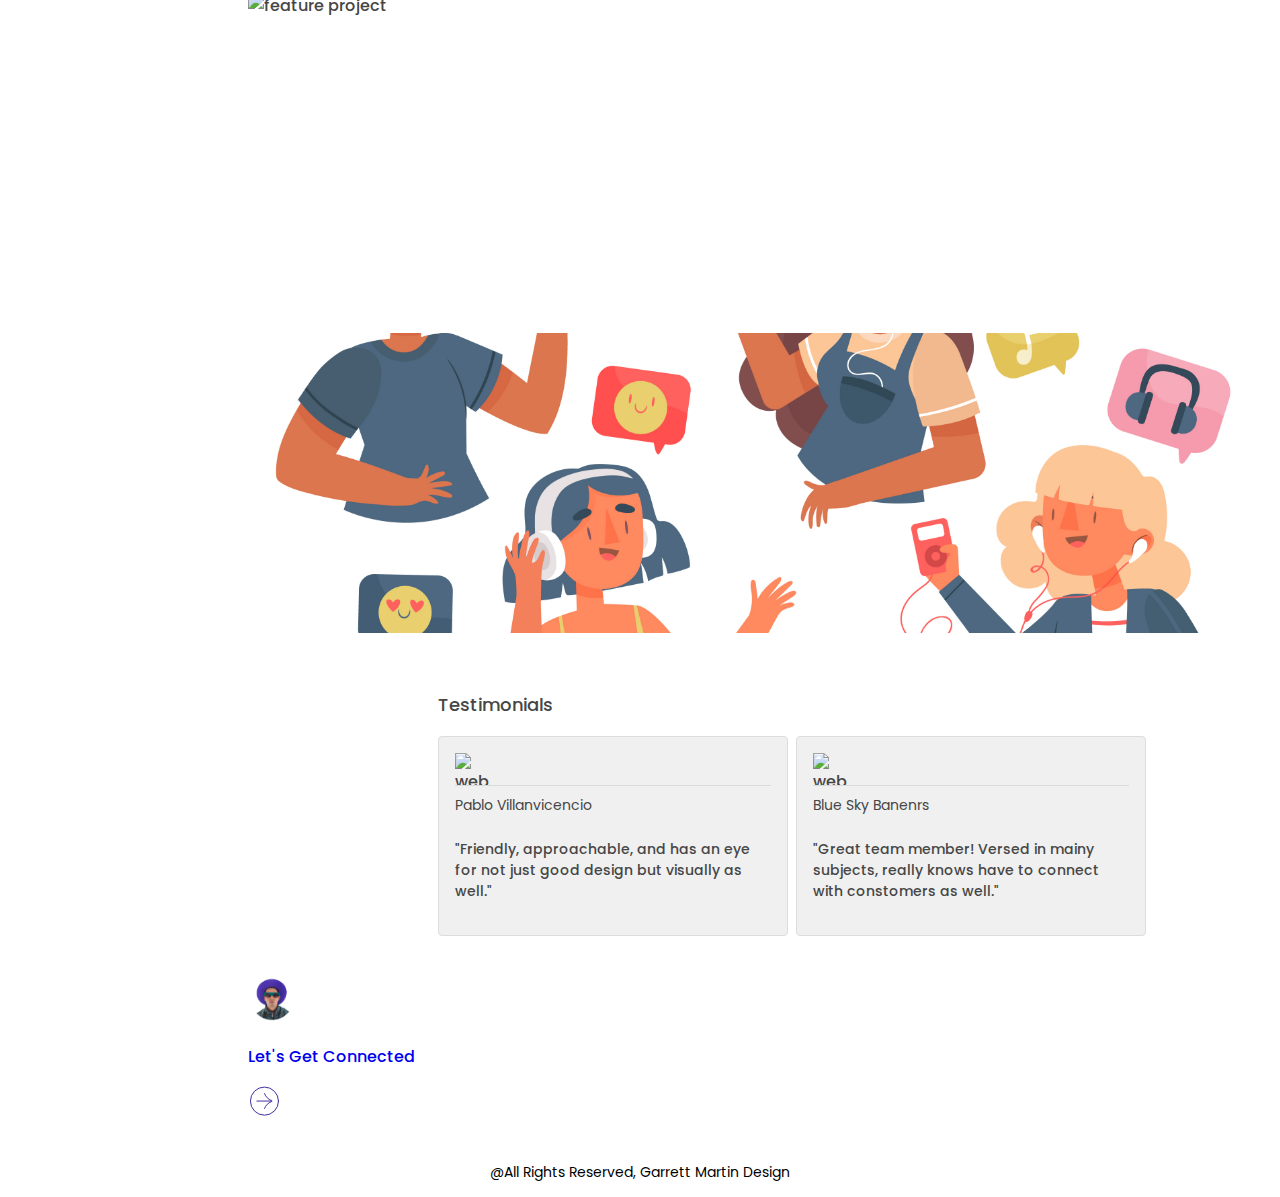
==== commit 7b0bb5eb: "August 13th feedback submission" ====
--- a/index.html
+++ b/index.html
@@ -42,9 +42,9 @@
                 <button class="navAccordion"><h4>Featured Projects</h4></button>
                 <div class="navPanel">
                 <ul class="navPanel-contents">
-                    <li><a href="">Sierra's Race</a></li> 
+                    <li><a href="sierrasrace.html">Sierra's Race</a></li> 
                     <li><a href="usda.html">USDA</a></li>
-                    <li><a href="">The Sound Room</a></li>
+                    <li><a href="thesoundroom.html">The Sound Room</a></li>
                 </ul>
                 </div>    
             </div>
@@ -230,13 +230,19 @@
                 </div>
             </section>               
         </section>
-         
+        <section id="cta">
+            <a href="contact.html"><div class="ctaBottom">
+                <div class="ctaImg"><img src="img/headshot/simiportrait.png" alt="about me" width="48px"></div>
+                <div class="ctaMessage"><p>Let's Get Connected</p></div>
+                <div class="ctaArrow"><img src="img/icons/SVG/arrowIcon.svg" alt="arrow" width="32px"></div>
+            </div></a>
+        </section>
     </main>
 
 </div>
 <footer>
     <div class="footInfo">
-        <div><p>@All Rights Reserved, Garrett Martin Design</p></div>
+        <p>@All Rights Reserved, Garrett Martin Design</p>
     </div>
 </footer>
 <!--Script------------------------------------------------------------------------------------>    
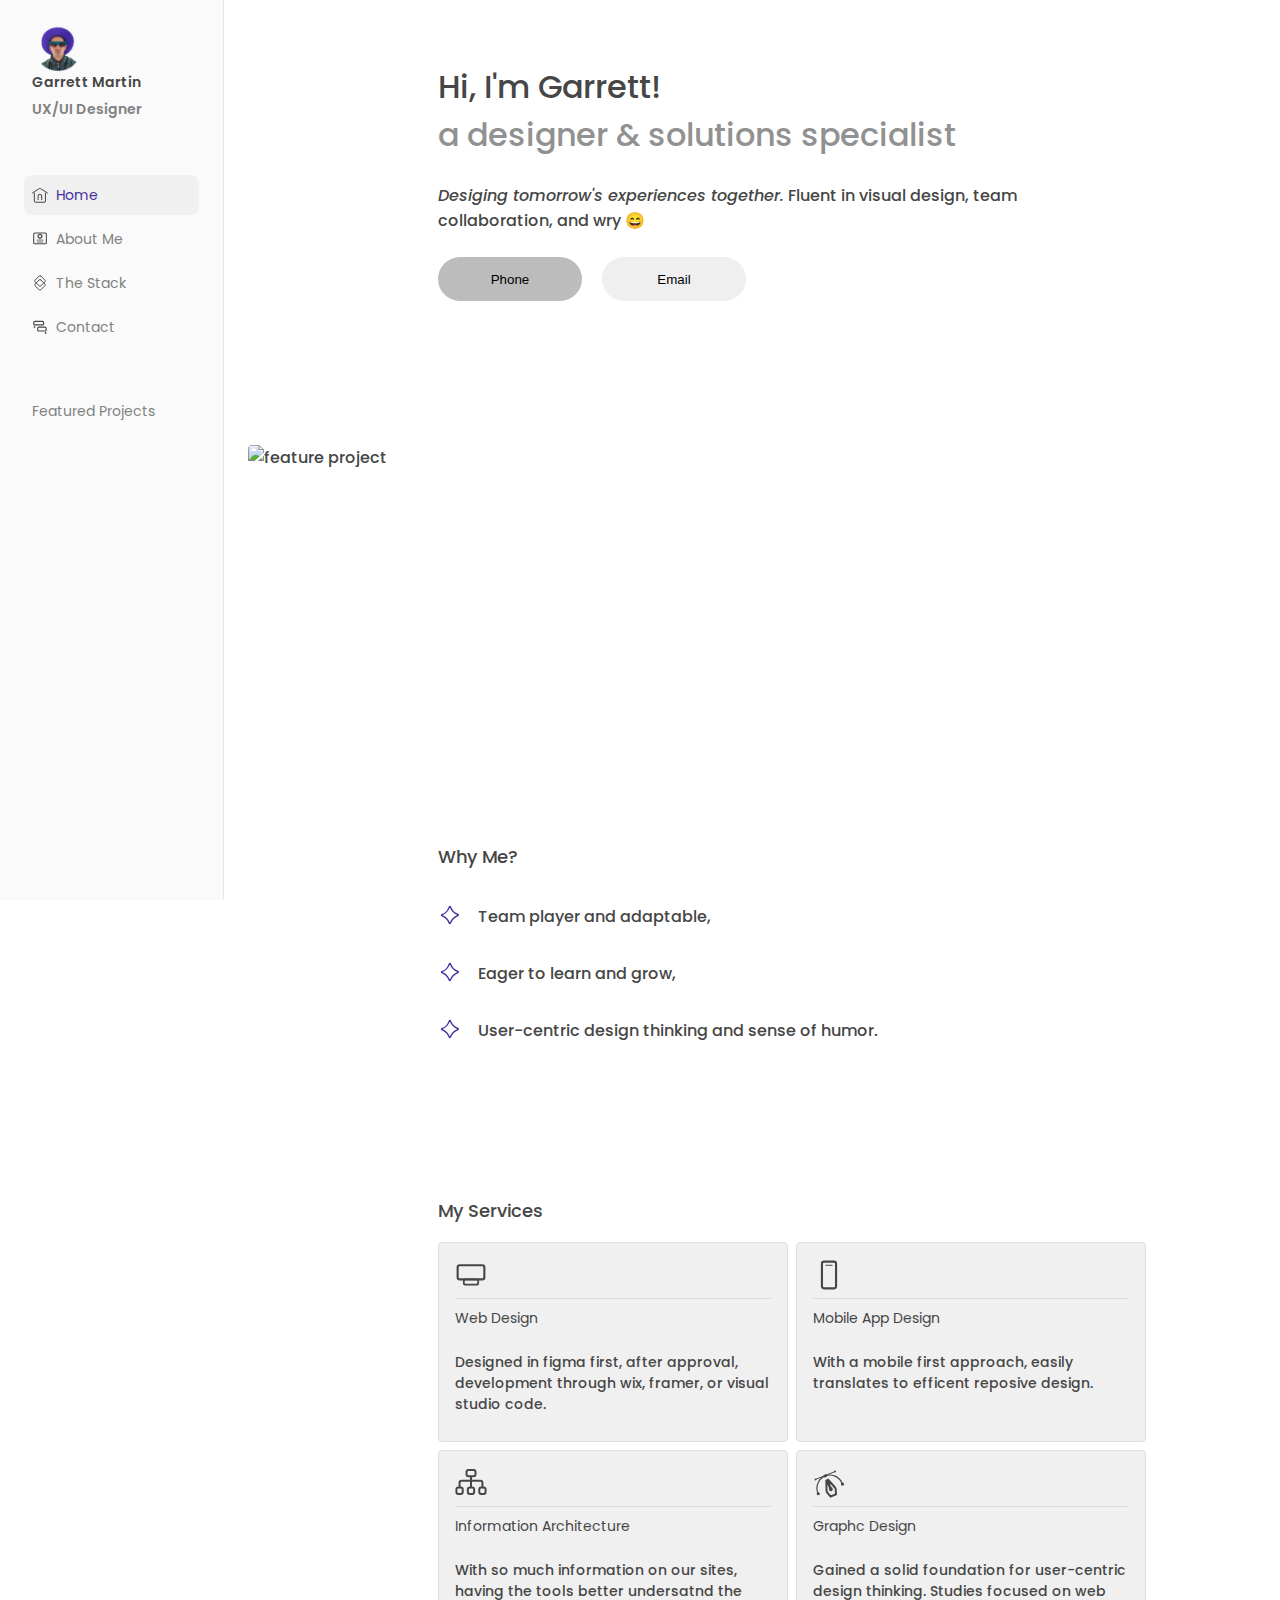
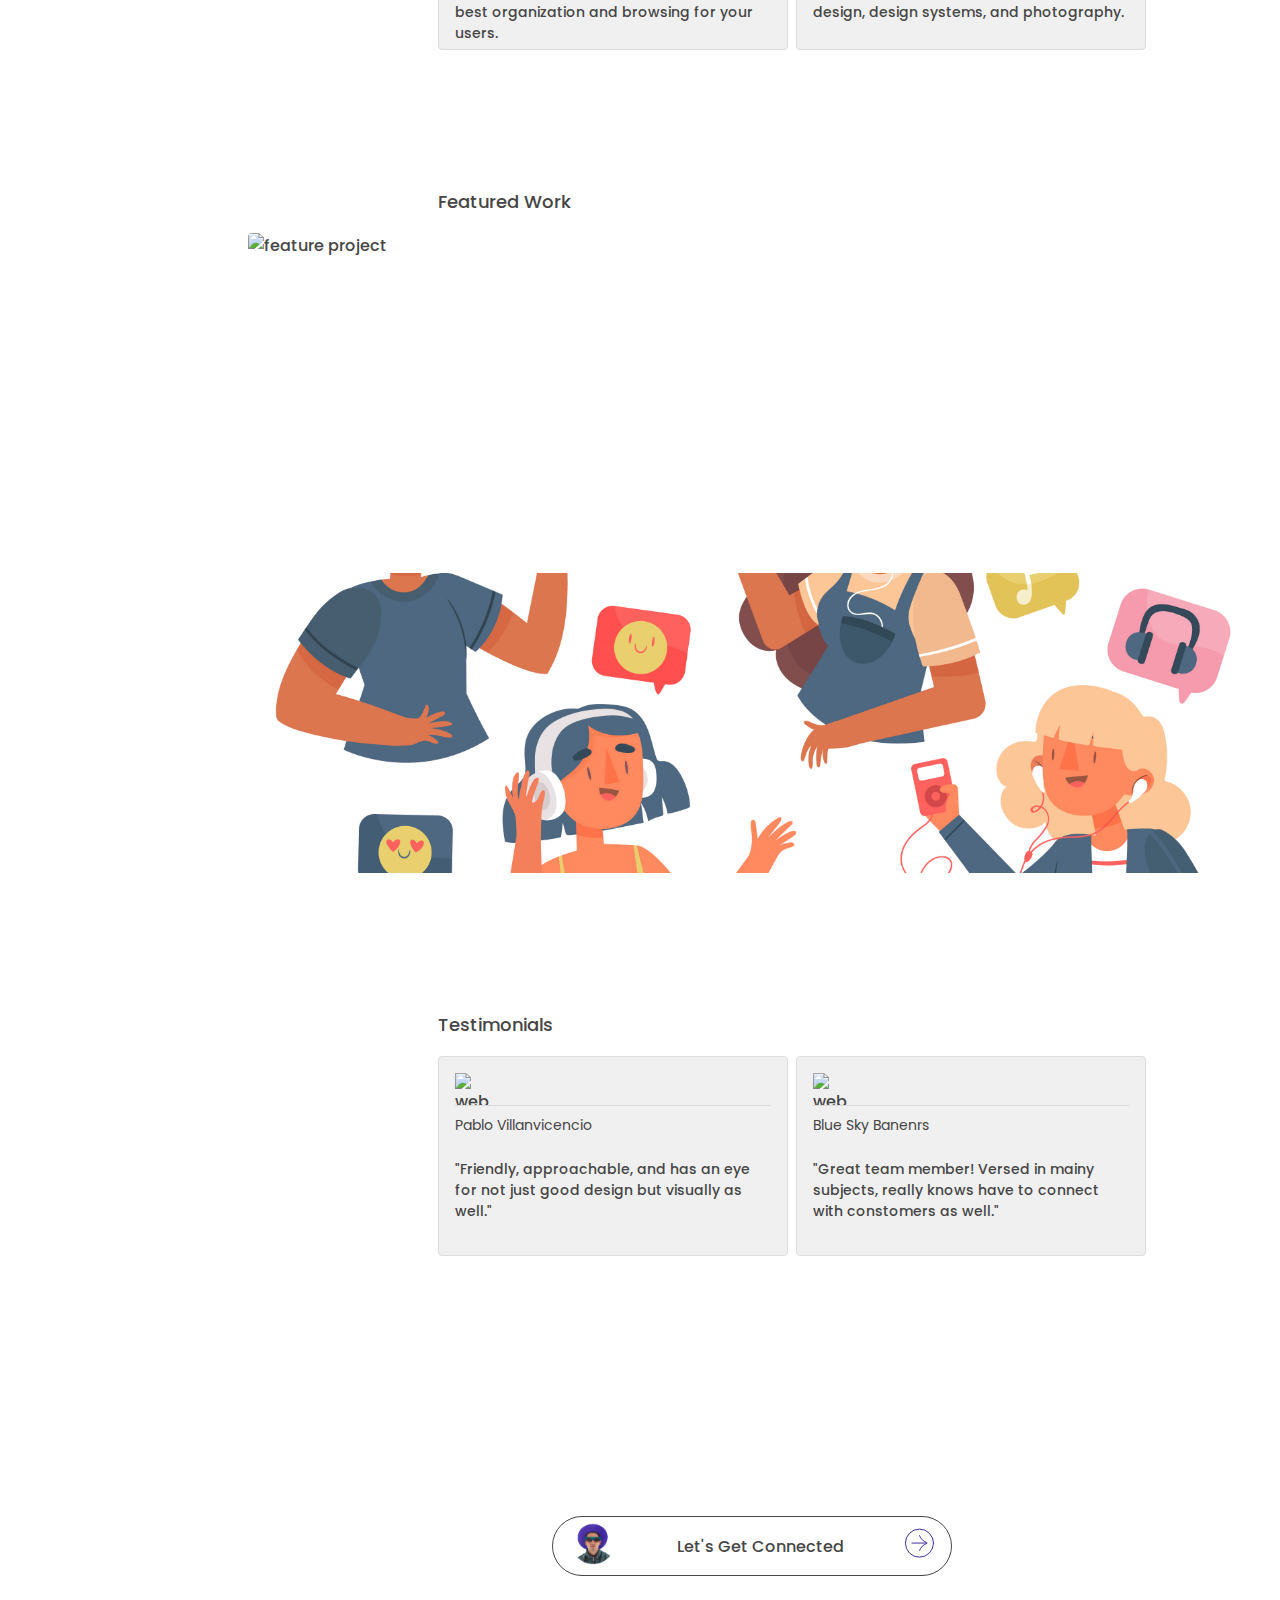
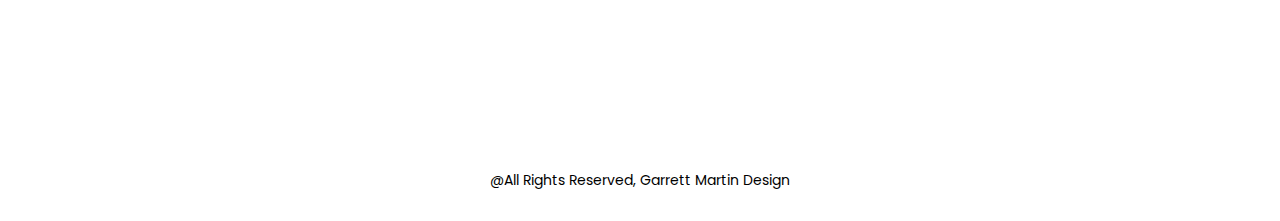
==== commit 47f160e2: "navigation fixes.2" ====
--- a/index.html
+++ b/index.html
@@ -42,9 +42,9 @@
                 <button class="navAccordion"><h4>Featured Projects</h4></button>
                 <div class="navPanel">
                 <ul class="navPanel-contents">
-                    <li><a href="sierrasrace.html">Sierra's Race</a></li> 
-                    <li><a href="usda.html">USDA</a></li>
-                    <li><a href="thesoundroom.html">The Sound Room</a></li>
+                    <li><a href="/sierrasrace.html">Sierra's Race</a></li> 
+                    <li><a href="/usda.html">USDA</a></li>
+                    <li><a href="/thesoundroom.html">The Sound Room</a></li>
                 </ul>
                 </div>    
             </div>
--- a/css/stylesheet.css
+++ b/css/stylesheet.css
@@ -523,6 +523,31 @@
   margin-bottom: 60px;
 }
 
+#cta {
+  margin: 60px 0px;
+}
+.ctaBottom {
+  margin: 0px auto;
+  width: 400px;
+  height: 60px;
+  display: flex;
+  justify-content: space-between;
+  align-items: center;
+  border: 1px #464646 solid;
+  padding: 16px;
+  border-radius: 50px;
+}
+
+.ctaBottom {
+  text-decoration: none;
+  color: #464646;
+}
+
+.ctaBottom:hover {
+  box-shadow: 2px 2px 60px #462f9f18;
+}
+
+
 /*Contact---------------------------------------*/
 
 .contactForm {
@@ -605,7 +630,7 @@
   grid-template-rows: 1fr;
   margin: 0px auto;
   position: relative;
-  
+  margin-bottom: 80px;
 }
 
 #aboutConclusion div {
@@ -878,7 +903,7 @@
   
 }
  .featureProject div {
-  width: 100%;
+  width: 80%;
   height: 100%;
   color: #ffffff;
   position: absolute;
@@ -886,7 +911,7 @@
   top: 0;
   left: 0;
   background-color: rgba(255, 255, 255, 0.528);
-  padding-left: 50%;
+  padding-left: 20%;
   padding-top: 2%;
   padding-right: 5%;
  }
@@ -1088,26 +1113,25 @@
 ----------------------*/
 
 footer {
-  width: 70%;
+  width: 628px;
   height: 60px;
-  float: right;
-  margin-top: 20px;
-  margin-left: 224px;
-  margin-right: 16px;
-
+  
 }
 
 .footInfo {
   width: 100%;
   display: flex;
   justify-content: center;
-  padding: 0 24px;
+  padding: 16px 24px;
 }
 
 .footInfo p {
   font-size: 14px;
 }
 
+section {
+  padding-bottom: 80px;
+}
 
 /*----------------------------------------Media Queries----------------------------------------------*/
 
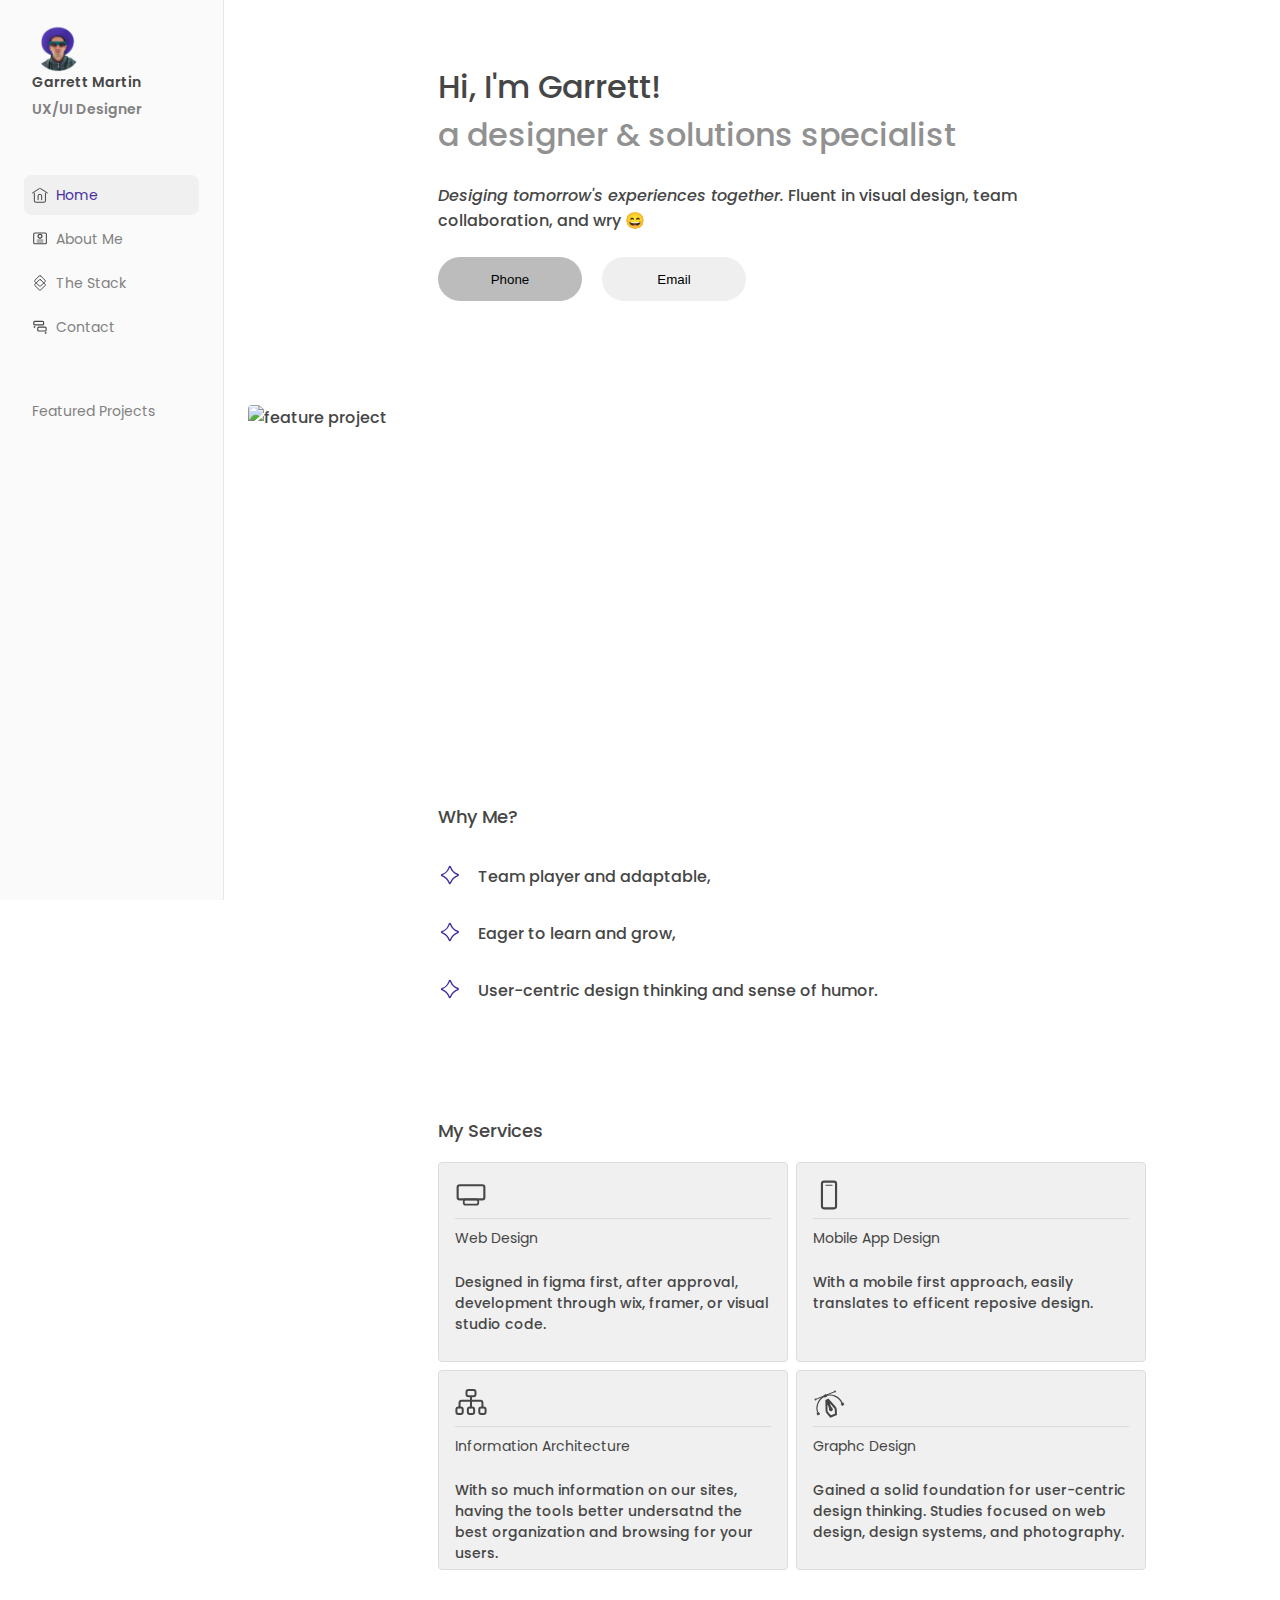
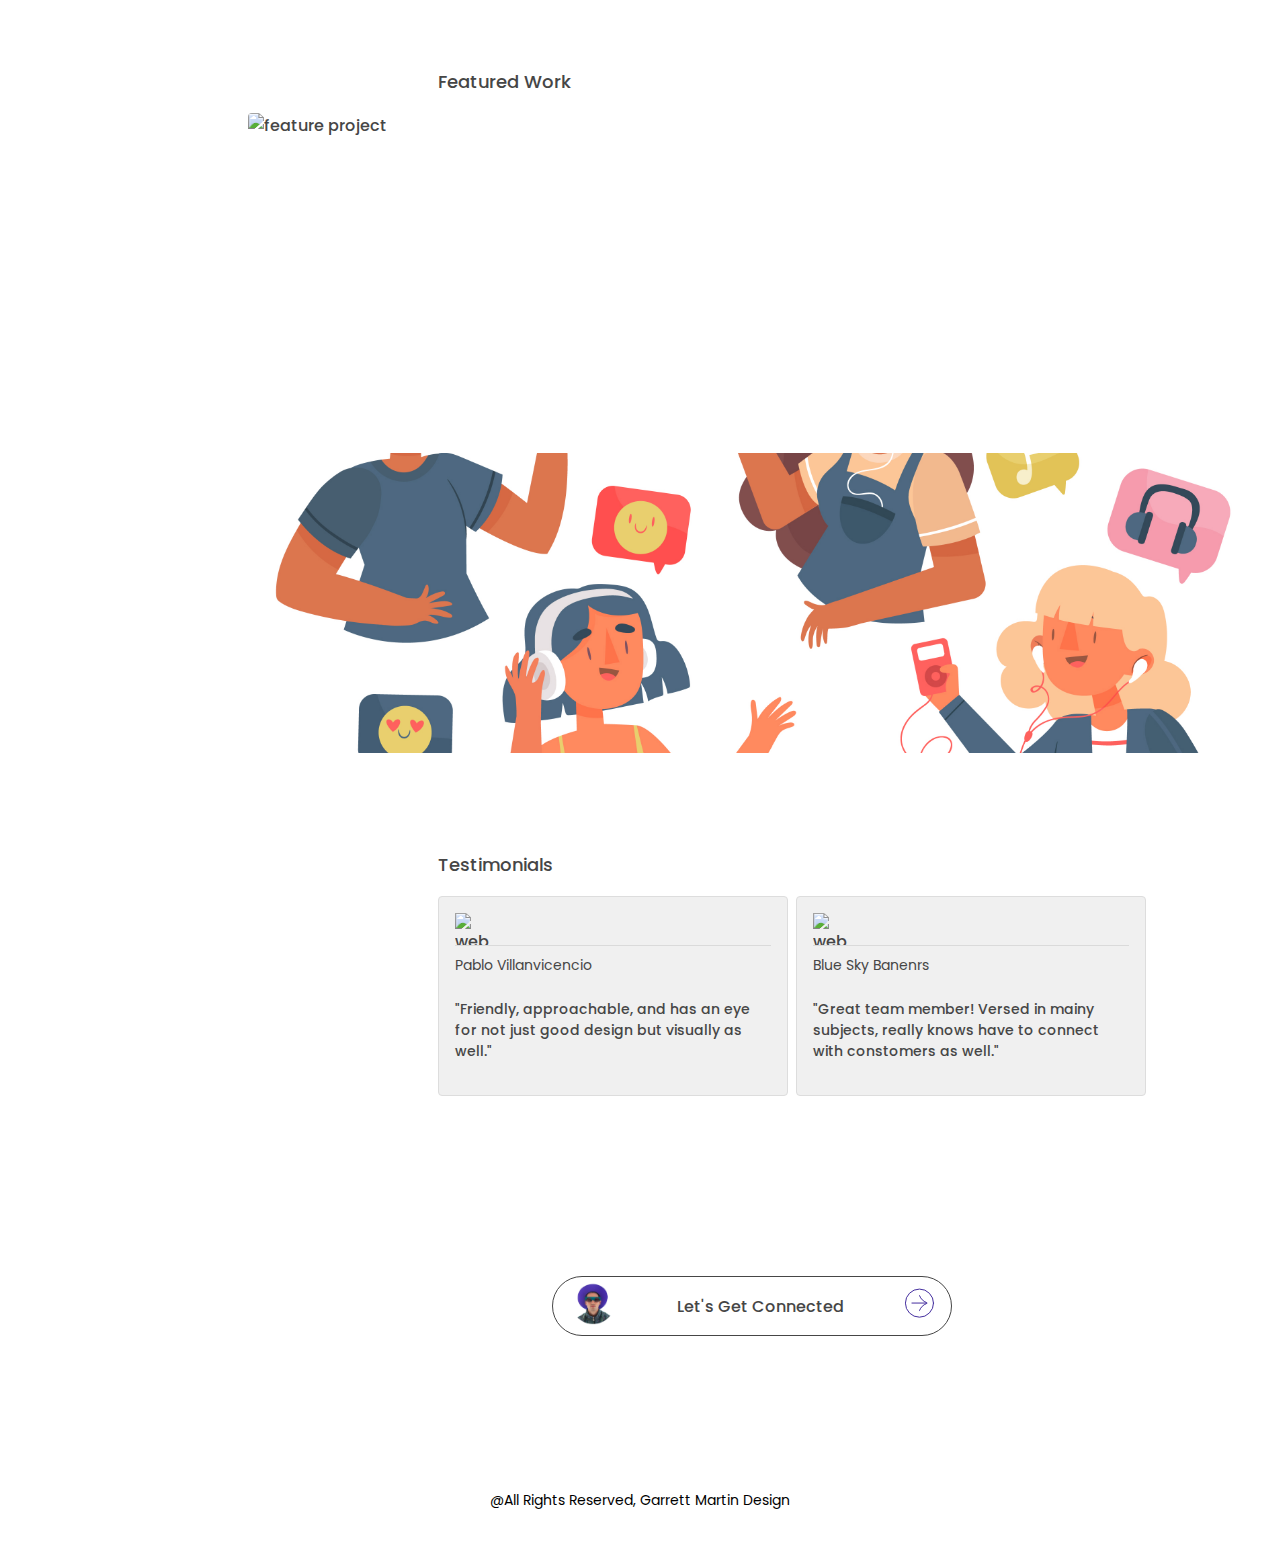
==== commit 48c42fa3: "see if this works" ====
--- a/index.html
+++ b/index.html
@@ -32,7 +32,7 @@
         </div>
         <div class="navLinks">
             <div class="topLinks">
-                <a><div id="currentPage"><span><img src="img/icons/SVG/homeIcon.svg"  width="16px" alt="home icon" class="icon"></span><h4>Home</h4></div></a>
+                <a href="index.html"><div id="currentPage"><span><img src="img/icons/SVG/homeIcon.svg"  width="16px" alt="home icon" class="icon"></span><h4>Home</h4></div></a>
                 <a href="about.html"><div><span><img src="img/icons/SVG/aboutIcon.svg" width="16px" alt="about icon" class="icon"></span><h4>About Me</h4></div></a>
                 <a href="stack.html"><div><span><img src="img/icons/SVG/stackIcon.svg" width="16px" alt="stack icon" class="icon"></span><h4>The Stack</h4></div></a>
                 <a href="contact.html"><div><span><img src="img/icons/SVG/contactIcon.svg" width="16px" alt="contact icon" class="icon"></span><h4>Contact</h4></div></a>
@@ -42,9 +42,9 @@
                 <button class="navAccordion"><h4>Featured Projects</h4></button>
                 <div class="navPanel">
                 <ul class="navPanel-contents">
-                    <li><a href="/sierrasrace.html">Sierra's Race</a></li> 
-                    <li><a href="/usda.html">USDA</a></li>
-                    <li><a href="/thesoundroom.html">The Sound Room</a></li>
+                    <li><a href="sierrasrace.html">Sierra's Race</a></li> 
+                    <li><a href="usda.html">USDA</a></li>
+                    <li><a href="thesoundroom.html">The Sound Room</a></li>
                 </ul>
                 </div>    
             </div>
--- a/css/stylesheet.css
+++ b/css/stylesheet.css
@@ -1130,7 +1130,7 @@
 }
 
 section {
-  padding-bottom: 80px;
+  padding-bottom: 40px;
 }
 
 /*----------------------------------------Media Queries----------------------------------------------*/
